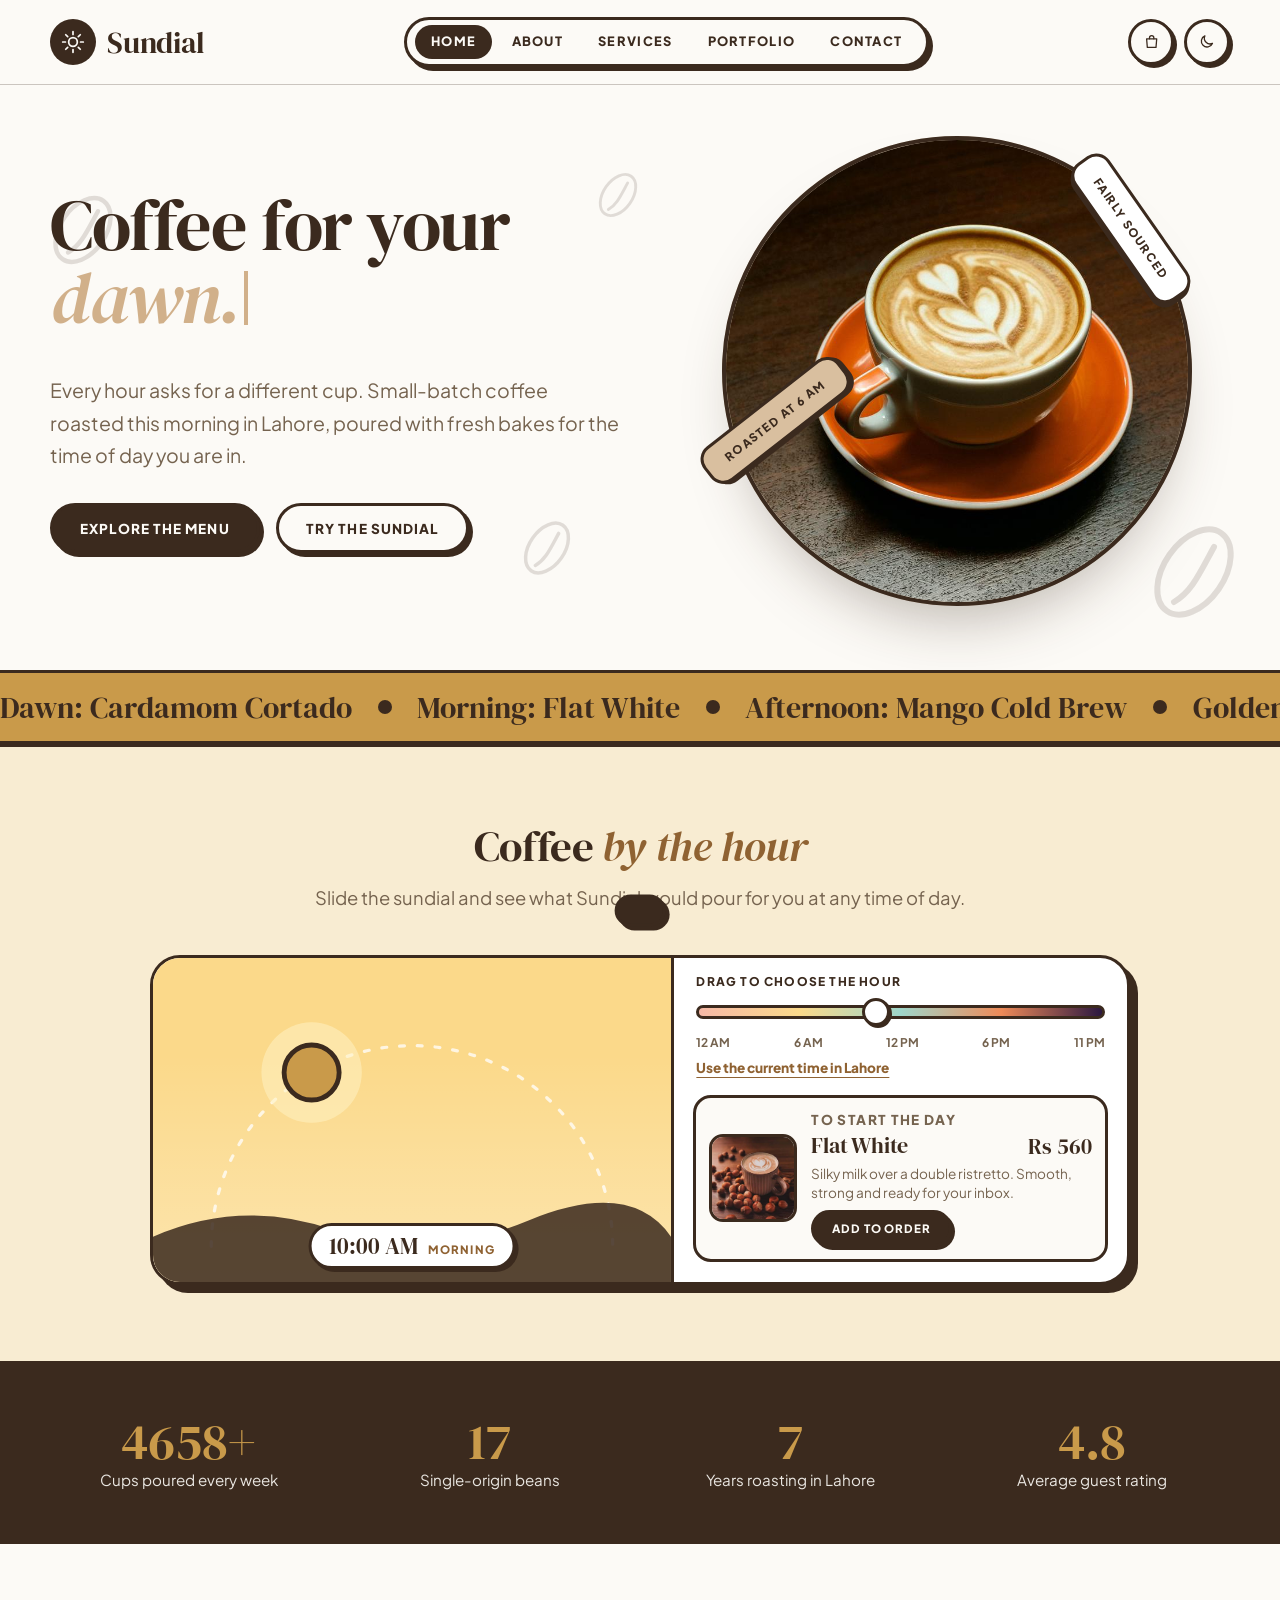
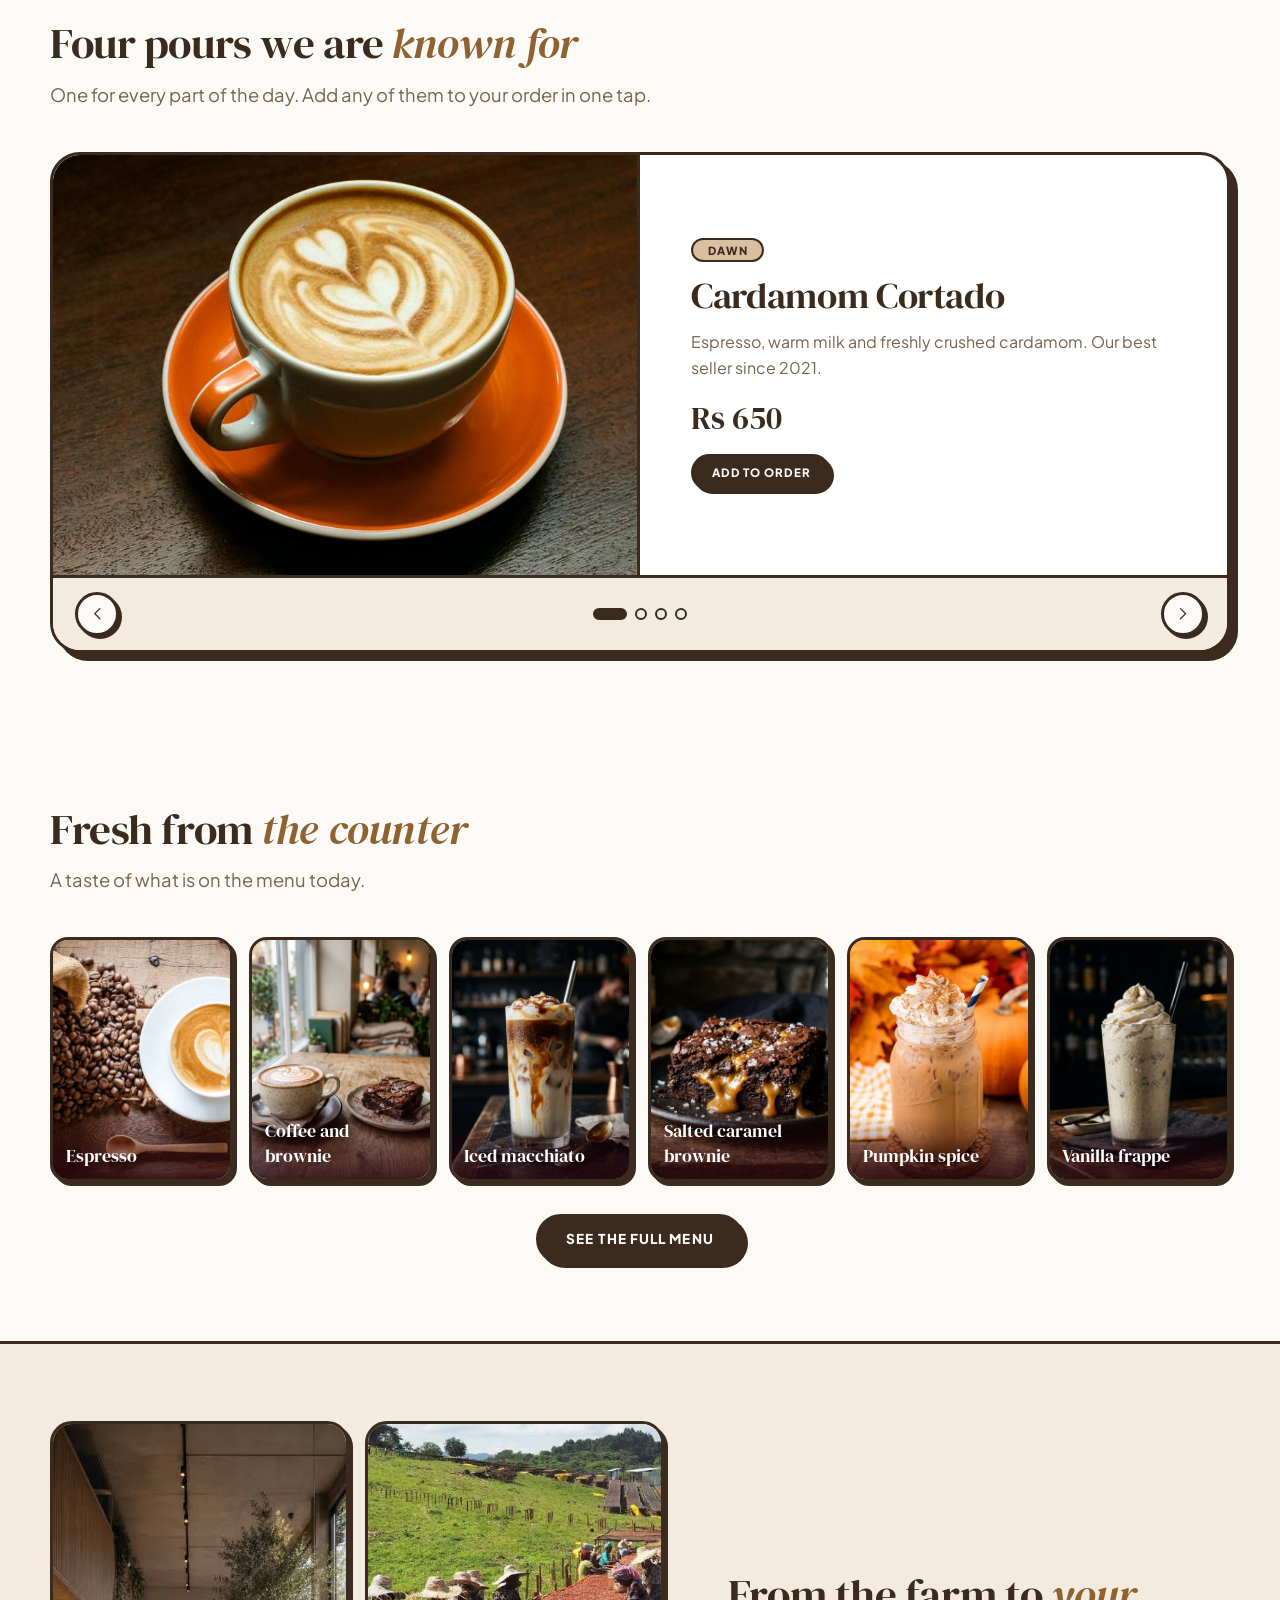
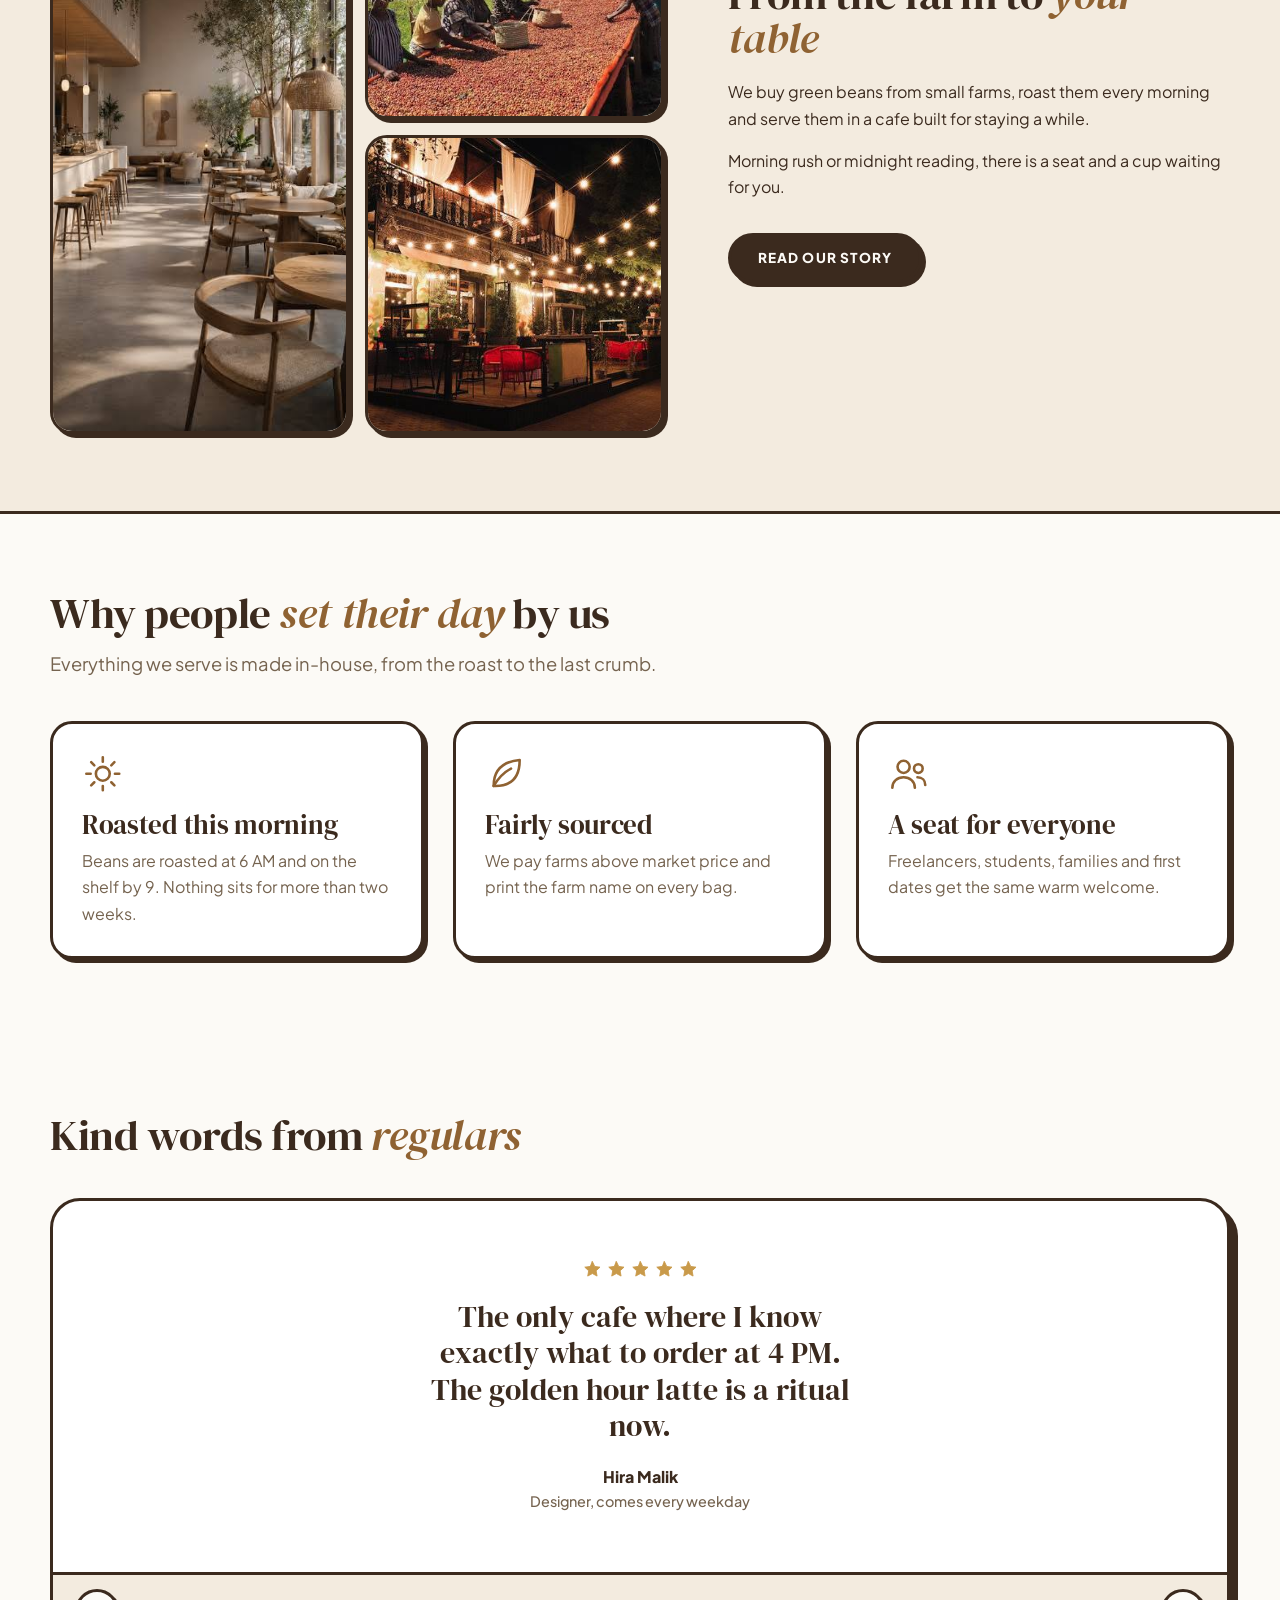
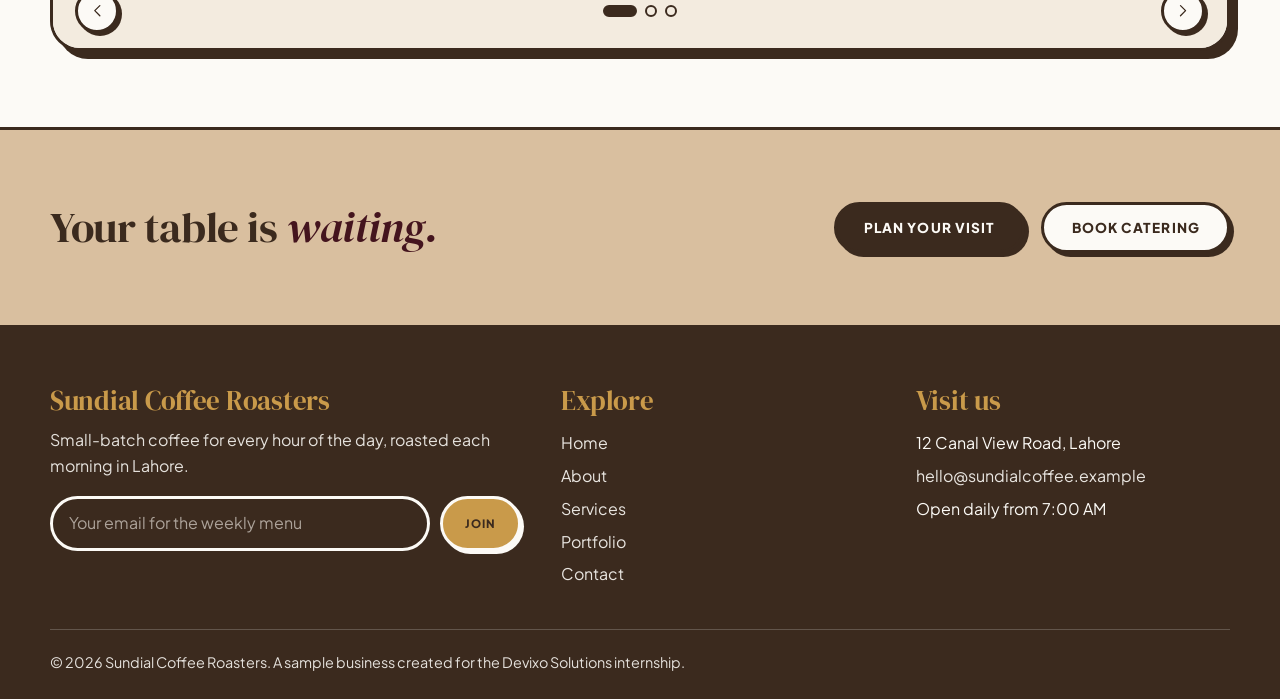
==== index.html @ 124137b5 "Sundial Coffee Roasters website" ====
<!DOCTYPE html>
<html lang="en">
<head>
  <meta charset="UTF-8">
  <meta name="viewport" content="width=device-width, initial-scale=1.0">
  <title>Sundial Coffee Roasters | Coffee for every hour</title>
  <meta name="description" content="Small-batch coffee for every hour of the day, roasted each morning in Lahore.">
  <!-- Apply the saved (or system) colour theme before the page paints, so there is no flash -->
  <script>
    (function () {
      var theme = 'light';
      try { theme = localStorage.getItem('sundial-theme') || (window.matchMedia('(prefers-color-scheme: dark)').matches ? 'dark' : 'light'); } catch (e) {}
      document.documentElement.setAttribute('data-theme', theme);
    })();
  </script>
  <link rel="preconnect" href="https://fonts.googleapis.com">
  <link rel="preconnect" href="https://fonts.gstatic.com" crossorigin>
  <link href="https://fonts.googleapis.com/css2?family=DM+Serif+Display:ital@0;1&family=Plus+Jakarta+Sans:wght@400;600;800&display=swap" rel="stylesheet">
  <link rel="stylesheet" href="css/style.css">
</head>
<body>
  <svg width="0" height="0" style="position:absolute" aria-hidden="true" focusable="false">
    <symbol id="i-cup" viewBox="0 0 24 24"><path d="M4 9h12v5a5 5 0 0 1-5 5H9a5 5 0 0 1-5-5V9z"/><path d="M16 11h1.5a2.5 2.5 0 0 1 0 5H16"/><path d="M8 3.5v2.5M12 3.5v2.5"/></symbol>
    <symbol id="i-glass" viewBox="0 0 24 24"><path d="M6 4h12l-1.5 16h-9z"/><path d="M7.2 10h9.6"/><path d="M13 2.5l-1.5 5"/></symbol>
    <symbol id="i-sun" viewBox="0 0 24 24"><circle cx="12" cy="12" r="4"/><path d="M12 2.5v2.5M12 19v2.5M2.5 12H5M19 12h2.5M5.3 5.3l1.8 1.8M16.9 16.9l1.8 1.8M5.3 18.7l1.8-1.8M16.9 7.1l1.8-1.8"/></symbol>
    <symbol id="i-moon" viewBox="0 0 24 24"><path d="M20 14.5A8 8 0 0 1 9.5 4 8 8 0 1 0 20 14.5z"/></symbol>
    <symbol id="i-bean" viewBox="0 0 24 24"><ellipse cx="12" cy="12" rx="6" ry="9.5" transform="rotate(35 12 12)"/><path d="M8 18c3.5-2 5-5.5 8-11"/></symbol>
    <symbol id="i-cake" viewBox="0 0 24 24"><path d="M4 20h16v-8H4z"/><path d="M4 15c2.5 2 4.5-2 8 0s5.5-2 8 0"/><path d="M12 7v3M12 4.5c.6.8.6 1.4 0 2"/></symbol>
    <symbol id="i-truck" viewBox="0 0 24 24"><path d="M2 6h11v10H2z"/><path d="M13 9.5h4l3.5 3.5V16H13"/><circle cx="6.5" cy="17.5" r="2"/><circle cx="16.5" cy="17.5" r="2"/></symbol>
    <symbol id="i-users" viewBox="0 0 24 24"><circle cx="9" cy="8" r="3.5"/><path d="M2.5 20c0-3.6 2.9-6 6.5-6s6.5 2.4 6.5 6"/><circle cx="17.5" cy="9" r="2.5"/><path d="M17 14c2.7 0 4.5 1.8 4.5 4.5"/></symbol>
    <symbol id="i-bag" viewBox="0 0 24 24"><path d="M5 8h14l-1 12H6z"/><path d="M9 8V6.5a3 3 0 0 1 6 0V8"/></symbol>
    <symbol id="i-star" viewBox="0 0 24 24"><path d="M12 3l2.7 5.6 6.1.8-4.5 4.2 1.1 6.1L12 16.8 6.6 19.7l1.1-6.1L3.2 9.4l6.1-.8z"/></symbol>
    <symbol id="i-arrow-up" viewBox="0 0 24 24"><path d="M12 19V5M5 12l7-7 7 7"/></symbol>
    <symbol id="i-chevron" viewBox="0 0 24 24"><path d="M6 9l6 6 6-6"/></symbol>
    <symbol id="i-left" viewBox="0 0 24 24"><path d="M15 5l-7 7 7 7"/></symbol>
    <symbol id="i-right" viewBox="0 0 24 24"><path d="M9 5l7 7-7 7"/></symbol>
    <symbol id="i-menu" viewBox="0 0 24 24"><path d="M4 7h16M4 12h16M4 17h16"/></symbol>
    <symbol id="i-close" viewBox="0 0 24 24"><path d="M6 6l12 12M18 6L6 18"/></symbol>
    <symbol id="i-pin" viewBox="0 0 24 24"><path d="M12 21s7-6.2 7-11.5A7 7 0 0 0 5 9.5C5 14.8 12 21 12 21z"/><circle cx="12" cy="9.5" r="2.5"/></symbol>
    <symbol id="i-mail" viewBox="0 0 24 24"><rect x="3" y="5.5" width="18" height="13" rx="2"/><path d="M3.5 7l8.5 6.5L20.5 7"/></symbol>
    <symbol id="i-phone" viewBox="0 0 24 24"><path d="M5 4h4l1.5 4-2 1.5a11 11 0 0 0 6 6L16 13.5l4 1.5v4a2 2 0 0 1-2 2A15 15 0 0 1 3 6a2 2 0 0 1 2-2z"/></symbol>
    <symbol id="i-check" viewBox="0 0 24 24"><circle cx="12" cy="12" r="9.5"/><path d="M7.5 12.5l3 3 6-7"/></symbol>
    <symbol id="i-leaf" viewBox="0 0 24 24"><path d="M5 19C5 10 10 5 20 4c0 10-5 15-14 15z"/><path d="M5 19c3-5 6-8 10-10"/></symbol>
  </svg>

  <div class="progress" aria-hidden="true"></div>

  <!-- ===== Header and navigation (same on every page) ===== -->
  <header class="site-header">
    <div class="wrap header-inner">
      <a href="index.html" class="logo" aria-label="Sundial Coffee Roasters, home"><span class="logo-badge"><svg class="icon " aria-hidden="true"><use href="#i-sun"/></svg></span><span class="logo-name">Sundial</span></a>
      <nav class="nav" id="site-nav" aria-label="Main">
        <ul class="nav-links">
          <li><a href="index.html" aria-current="page">Home</a></li>
          <li><a href="about.html">About</a></li>
          <li><a href="services.html">Services</a></li>
          <li><a href="portfolio.html">Portfolio</a></li>
          <li><a href="contact.html">Contact</a></li>
        </ul>
      </nav>
      <div class="header-tools">
        <button class="icon-btn cart-btn" type="button" aria-label="Open your order"><svg class="icon " aria-hidden="true"><use href="#i-bag"/></svg><span class="cart-count" aria-hidden="true">0</span></button>
        <button class="icon-btn theme-toggle" type="button" aria-label="Switch to dark mode" aria-pressed="false">
          <svg class="icon i-moon" aria-hidden="true"><use href="#i-moon"/></svg>
          <svg class="icon i-sun" aria-hidden="true"><use href="#i-sun"/></svg>
        </button>
        <button class="icon-btn menu-btn" type="button" aria-label="Open menu" aria-expanded="false" aria-controls="site-nav"><svg class="icon " aria-hidden="true"><use href="#i-menu"/></svg></button>
      </div>
    </div>
  </header>

  <!-- ===== Order drawer: items are added with the "Add to order" buttons ===== -->
  <div class="cart-overlay"></div>
  <aside class="cart" id="cart" aria-label="Your order" aria-hidden="true">
    <div class="cart-head">
      <h2>Your order</h2>
      <button class="icon-btn" id="cart-close" type="button" aria-label="Close your order"><svg class="icon " aria-hidden="true"><use href="#i-close"/></svg></button>
    </div>
    <div class="cart-body">
      <p class="cart-empty" id="cart-empty">Nothing here yet. Add a drink from the menu and it will wait for you here.</p>
      <ul id="cart-items"></ul>
    </div>
    <div class="cart-foot" id="cart-foot" hidden>
      <div class="cart-total"><span>Total</span><span id="cart-total">Rs 0</span></div>
      <a class="btn" id="cart-send" href="checkout.html">Go to checkout</a>
      <button class="btn btn-ghost" id="cart-clear" type="button">Clear order</button>
      <p class="cart-note">Demo checkout: nothing is charged and no payment details are needed.</p>
    </div>
  </aside>

  <div class="toast" id="toast" role="status" aria-live="polite"></div>

  <main>

    <!-- ===== Hero: typing animation + the sundial (choose the hour) ===== -->
    <section class="hero">
      <div class="hero-beans" aria-hidden="true">
        <span class="bean bean-1"><svg class="icon " aria-hidden="true"><use href="#i-bean"/></svg></span><span class="bean bean-2"><svg class="icon " aria-hidden="true"><use href="#i-bean"/></svg></span>
        <span class="bean bean-3"><svg class="icon " aria-hidden="true"><use href="#i-bean"/></svg></span><span class="bean bean-4"><svg class="icon " aria-hidden="true"><use href="#i-bean"/></svg></span>
      </div>
      <div class="wrap hero-grid">
        <div>
          <h1>
            <span class="line">Coffee for your</span>
            <span class="line typed-line"><span id="typed" data-words='["dawn.","deadline.","golden hour.","midnight oil.","rainy day."]'>golden hour.</span><span class="caret" aria-hidden="true"></span></span>
          </h1>
          <p class="hero-lead">Every hour asks for a different cup. Small-batch coffee roasted this morning in Lahore, poured with fresh bakes for the time of day you are in.</p>
          <div class="btn-row">
            <a class="btn" href="services.html">Explore the menu</a>
            <a class="btn btn-ghost" href="#sundial">Try the sundial</a>
          </div>

        </div>

        <div class="hero-photo">
          <img src="images/Cardamom%20Cortado%20a%20cup%20of%20coffee.jpg" alt="A cup of Cardamom Cortado" fetchpriority="high" decoding="async" onerror="this.remove()">
          <span class="hero-tag hero-tag-a">Roasted at 6 AM</span>
          <span class="hero-tag hero-tag-b">Fairly sourced</span>
        </div>
      </div>
    </section>

    <!-- ===== Moving ticker of what we pour ===== -->
    <div class="marquee" aria-label="What Sundial pours through the day">
      <div class="marquee-track">
        <ul><li>Dawn: Cardamom Cortado</li><li>Morning: Flat White</li><li>Afternoon: Mango Cold Brew</li><li>Golden hour: Rose Pistachio Latte</li><li>Night: Decaf Hazelnut Mocha</li><li>Roasted fresh every morning</li></ul>
        <div aria-hidden="true" style="display:contents"><ul><li>Dawn: Cardamom Cortado</li><li>Morning: Flat White</li><li>Afternoon: Mango Cold Brew</li><li>Golden hour: Rose Pistachio Latte</li><li>Night: Decaf Hazelnut Mocha</li><li>Roasted fresh every morning</li></ul></div>
      </div>
    </div>

    <!-- ===== The sundial: choose the hour ===== -->
    <section class="section dial-section" data-phase="morning" id="sundial">
      <div class="wrap">
        <div class="section-head" data-reveal>
          <h2>Coffee <em>by the hour</em></h2>
          <p>Slide the sundial and see what Sundial would pour for you at any time of day.</p>
        </div>
        <div class="dial" data-phase="morning" data-reveal>
          <div class="dial-sky">
            <svg viewBox="0 22 320 168" preserveAspectRatio="xMidYMax meet" aria-hidden="true">
              <g class="dial-stars"><circle cx="40" cy="40" r="2"/><circle cx="92" cy="22" r="1.6"/><circle cx="132" cy="62" r="1.8"/><circle cx="204" cy="30" r="2"/><circle cx="262" cy="56" r="1.7"/><circle cx="288" cy="24" r="2"/><circle cx="60" cy="90" r="1.5"/></g>
              <path class="dial-arc" d="M36 168 A124 124 0 0 1 284 168"/>
              <g class="dial-body" id="dial-body">
                <circle class="dial-sun-halo" r="31"/>
                <circle class="dial-sun" r="17"/>
                <path class="dial-moon" d="M6 -13.5 A15 15 0 1 0 13.5 6 A12 12 0 1 1 6 -13.5 Z"/>
              </g>
              <path class="dial-hill" d="M0 190 V162 Q55 138 112 158 T232 152 T320 162 V190 Z"/>
            </svg>
            <div class="dial-time"><strong id="dial-clock">9:00 AM</strong><span id="dial-phase">Morning</span></div>
          </div>
          <div class="dial-control">
            <label for="dial-range">Drag to choose the hour</label>
            <input class="dial-range" id="dial-range" type="range" min="0" max="23" step="1" value="9">
            <div class="dial-ticks" aria-hidden="true"><span>12 AM</span><span>6 AM</span><span>12 PM</span><span>6 PM</span><span>11 PM</span></div>
            <button class="dial-now" id="dial-now" type="button">Use the current time in Lahore</button>
          </div>
          <div class="reco" aria-live="polite">
            <img class="reco-img" id="reco-img" src="images/Hazelnut%20coffee.jpg" alt="Flat White" decoding="async" onerror="this.style.display='none'">
            <p class="reco-kicker" id="reco-kicker">To start the day</p>
            <h3 id="reco-name">Flat White</h3>
            <span class="price" id="reco-price">Rs 560</span>
            <p id="reco-text">Silky milk over a double ristretto. Smooth, strong and ready for your inbox.</p>
            <button class="btn btn-sm" id="reco-add" type="button" data-add data-name="Flat White" data-price="560">Add to order</button>
          </div>
        </div>
      </div>
    </section>

    <!-- ===== Animated counters ===== -->
    <section class="stats-band" aria-label="Sundial in numbers">
      <div class="wrap stats-grid">
        <div class="stat" data-reveal><strong data-count="4800" data-suffix="+">0</strong><span>Cups poured every week</span></div>
        <div class="stat" data-reveal><strong data-count="18">0</strong><span>Single-origin beans</span></div>
        <div class="stat" data-reveal><strong data-count="7">0</strong><span>Years roasting in Lahore</span></div>
        <div class="stat" data-reveal><strong data-count="4.9" data-decimals="1">0</strong><span>Average guest rating</span></div>
      </div>
    </section>

    <!-- ===== Signature pours: image slider ===== -->
    <section class="section">
      <div class="wrap">
        <div class="section-head" data-reveal>
          <h2>Four pours we are <em>known for</em></h2>
          <p>One for every part of the day. Add any of them to your order in one tap.</p>
        </div>
        <div class="slider" data-autoplay="6500" role="region" aria-roledescription="carousel" aria-label="Signature pours" data-reveal>
          <div class="slides">
            <article class="slide" aria-roledescription="slide">
              <div class="slide-art c-1"><svg class="icon " aria-hidden="true"><use href="#i-cup"/></svg><img src="images/Cardamom%20Cortado%20a%20cup%20of%20coffee.jpg" alt="Cardamom Cortado" loading="lazy" decoding="async" onerror="this.remove()"></div>
              <div class="slide-text">
                <span class="tag">Dawn</span>
                <h3>Cardamom Cortado</h3>
                <p>Espresso, warm milk and freshly crushed cardamom. Our best seller since 2021.</p>
                <span class="price">Rs 650</span>
                <div><button class="btn btn-sm" type="button" data-add data-name="Cardamom Cortado" data-price="650">Add to order</button></div>
              </div>
            </article>
            <article class="slide" aria-roledescription="slide">
              <div class="slide-art c-3"><svg class="icon " aria-hidden="true"><use href="#i-glass"/></svg><img src="images/Mango%20Cold%20Brew%20an%20iced%20drink.jpg" alt="Mango Cold Brew" loading="lazy" decoding="async" onerror="this.remove()"></div>
              <div class="slide-text">
                <span class="tag">Afternoon</span>
                <h3>Mango Cold Brew</h3>
                <p>Twelve-hour cold brew poured over sweet Sindhri mango. Back every summer.</p>
                <span class="price">Rs 720</span>
                <div><button class="btn btn-sm" type="button" data-add data-name="Mango Cold Brew" data-price="720">Add to order</button></div>
              </div>
            </article>
            <article class="slide" aria-roledescription="slide">
              <div class="slide-art c-4"><svg class="icon " aria-hidden="true"><use href="#i-sun"/></svg><img src="images/Rose%20Pistachio%20Latte%20a%20latte.jpg" alt="Rose Pistachio Latte" loading="lazy" decoding="async" onerror="this.remove()"></div>
              <div class="slide-text">
                <span class="tag">Golden hour</span>
                <h3>Rose Pistachio Latte</h3>
                <p>Rose syrup, crushed pistachio and steamed milk for slow evenings.</p>
                <span class="price">Rs 680</span>
                <div><button class="btn btn-sm" type="button" data-add data-name="Rose Pistachio Latte" data-price="680">Add to order</button></div>
              </div>
            </article>
            <article class="slide" aria-roledescription="slide">
              <div class="slide-art c-6"><svg class="icon " aria-hidden="true"><use href="#i-moon"/></svg><img src="images/Decaf%20Hazelnut%20Mocha.jpg" alt="Decaf Hazelnut Mocha" loading="lazy" decoding="async" onerror="this.remove()"></div>
              <div class="slide-text">
                <span class="tag">Night</span>
                <h3>Decaf Hazelnut Mocha</h3>
                <p>Dark chocolate and roasted hazelnut. All of the comfort, none of the buzz.</p>
                <span class="price">Rs 640</span>
                <div><button class="btn btn-sm" type="button" data-add data-name="Decaf Hazelnut Mocha" data-price="640">Add to order</button></div>
              </div>
            </article>
          </div>
          <div class="slider-bar">
            <button class="slider-btn slider-prev" type="button" aria-label="Previous slide"><svg class="icon " aria-hidden="true"><use href="#i-left"/></svg></button>
            <div class="dots"></div>
            <button class="slider-btn slider-next" type="button" aria-label="Next slide"><svg class="icon " aria-hidden="true"><use href="#i-right"/></svg></button>
          </div>
        </div>
      </div>
    </section>

    <!-- ===== Fresh from the counter: photo strip ===== -->
    <section class="section">
      <div class="wrap">
        <div class="section-head" data-reveal>
          <h2>Fresh from <em>the counter</em></h2>
          <p>A taste of what is on the menu today.</p>
        </div>
        <div class="fresh-grid">
          <a class="fresh-card" href="services.html" data-reveal><img src="images/Espresso.jpg" alt="Espresso" loading="lazy" decoding="async" onerror="this.remove()"><span>Espresso</span></a>
          <a class="fresh-card" href="services.html" data-reveal><img src="images/combo.png" alt="Coffee and brownie" loading="lazy" decoding="async" onerror="this.remove()"><span>Coffee and brownie</span></a>
          <a class="fresh-card" href="services.html" data-reveal><img src="images/iced_caramel_macchiato.png" alt="Iced macchiato" loading="lazy" decoding="async" onerror="this.remove()"><span>Iced macchiato</span></a>
          <a class="fresh-card" href="services.html" data-reveal><img src="images/salted_caramel_brownie.png" alt="Salted caramel brownie" loading="lazy" decoding="async" onerror="this.remove()"><span>Salted caramel brownie</span></a>
          <a class="fresh-card" href="services.html" data-reveal><img src="images/Pumpkin%20Spice.jpg" alt="Pumpkin spice" loading="lazy" decoding="async" onerror="this.remove()"><span>Pumpkin spice</span></a>
          <a class="fresh-card" href="services.html" data-reveal><img src="images/vanilla_bean_frappe.png" alt="Vanilla frappe" loading="lazy" decoding="async" onerror="this.remove()"><span>Vanilla frappe</span></a>
        </div>
        <div class="btn-row" style="justify-content:center"><a class="btn" href="services.html">See the full menu</a></div>
      </div>
    </section>

    <!-- ===== Story with real photos ===== -->
    <section class="section section-alt">
      <div class="wrap story-grid">
        <div class="collage" data-reveal>
          <img src="images/Cafe%20or%20roastery%20interior.jpg" alt="Inside the Sundial cafe" loading="lazy" decoding="async" onerror="this.remove()">
          <img src="images/Coffee%20beans%20or%20farm.jpg" alt="Coffee farm" loading="lazy" decoding="async" onerror="this.remove()">
          <img src="images/Night%20cafe%20scene.jpg" alt="Sundial at night" loading="lazy" decoding="async" onerror="this.remove()">
        </div>
        <div data-reveal>
          <h2 style="margin-bottom:1.2rem">From the farm to <em>your table</em></h2>
          <p>We buy green beans from small farms, roast them every morning and serve them in a cafe built for staying a while.</p>
          <p>Morning rush or midnight reading, there is a seat and a cup waiting for you.</p>
          <div class="btn-row"><a class="btn" href="about.html">Read our story</a></div>
        </div>
      </div>
    </section>

    <!-- ===== Why Sundial ===== -->
    <section class="section">
      <div class="wrap">
        <div class="section-head" data-reveal>
          <h2>Why people <em>set their day</em> by us</h2>
          <p>Everything we serve is made in-house, from the roast to the last crumb.</p>
        </div>
        <div class="grid-3">
          <article class="card feature" data-reveal><svg class="icon " aria-hidden="true"><use href="#i-sun"/></svg><h3>Roasted this morning</h3><p>Beans are roasted at 6 AM and on the shelf by 9. Nothing sits for more than two weeks.</p></article>
          <article class="card feature" data-reveal><svg class="icon " aria-hidden="true"><use href="#i-leaf"/></svg><h3>Fairly sourced</h3><p>We pay farms above market price and print the farm name on every bag.</p></article>
          <article class="card feature" data-reveal><svg class="icon " aria-hidden="true"><use href="#i-users"/></svg><h3>A seat for everyone</h3><p>Freelancers, students, families and first dates get the same warm welcome.</p></article>
        </div>
      </div>
    </section>

    <!-- ===== Reviews: second slider ===== -->
    <section class="section">
      <div class="wrap">
        <div class="section-head" data-reveal><h2>Kind words from <em>regulars</em></h2></div>
        <div class="slider" data-autoplay="7000" role="region" aria-roledescription="carousel" aria-label="Customer reviews" data-reveal>
          <div class="slides">
            <figure class="quote-slide" aria-roledescription="slide">
              <div class="stars" role="img" aria-label="5 out of 5 stars"><svg class="icon " aria-hidden="true"><use href="#i-star"/></svg><svg class="icon " aria-hidden="true"><use href="#i-star"/></svg><svg class="icon " aria-hidden="true"><use href="#i-star"/></svg><svg class="icon " aria-hidden="true"><use href="#i-star"/></svg><svg class="icon " aria-hidden="true"><use href="#i-star"/></svg></div>
              <blockquote>The only cafe where I know exactly what to order at 4 PM. The golden hour latte is a ritual now.</blockquote>
              <figcaption class="who">Hira Malik<span>Designer, comes every weekday</span></figcaption>
            </figure>
            <figure class="quote-slide" aria-roledescription="slide">
              <div class="stars" role="img" aria-label="5 out of 5 stars"><svg class="icon " aria-hidden="true"><use href="#i-star"/></svg><svg class="icon " aria-hidden="true"><use href="#i-star"/></svg><svg class="icon " aria-hidden="true"><use href="#i-star"/></svg><svg class="icon " aria-hidden="true"><use href="#i-star"/></svg><svg class="icon " aria-hidden="true"><use href="#i-star"/></svg></div>
              <blockquote>They catered our product launch for 200 people and the coffee cart was the best part of the night.</blockquote>
              <figcaption class="who">Bilal Chaudhry<span>Founder, Lahore startup</span></figcaption>
            </figure>
            <figure class="quote-slide" aria-roledescription="slide">
              <div class="stars" role="img" aria-label="5 out of 5 stars"><svg class="icon " aria-hidden="true"><use href="#i-star"/></svg><svg class="icon " aria-hidden="true"><use href="#i-star"/></svg><svg class="icon " aria-hidden="true"><use href="#i-star"/></svg><svg class="icon " aria-hidden="true"><use href="#i-star"/></svg><svg class="icon " aria-hidden="true"><use href="#i-star"/></svg></div>
              <blockquote>I took the Saturday workshop and finally learned why my pour-over always tasted flat. Worth every rupee.</blockquote>
              <figcaption class="who">Sana Tariq<span>Student</span></figcaption>
            </figure>
          </div>
          <div class="slider-bar">
            <button class="slider-btn slider-prev" type="button" aria-label="Previous review"><svg class="icon " aria-hidden="true"><use href="#i-left"/></svg></button>
            <div class="dots"></div>
            <button class="slider-btn slider-next" type="button" aria-label="Next review"><svg class="icon " aria-hidden="true"><use href="#i-right"/></svg></button>
          </div>
        </div>
      </div>
    </section>

    <section class="cta-band">
      <div class="wrap cta-inner">
        <h2>Your table is <em style="color:#44141e">waiting.</em></h2>
        <div class="btn-row" style="margin:0">
          <a class="btn" href="contact.html">Plan your visit</a>
          <a class="btn btn-ghost" href="services.html#catering">Book catering</a>
        </div>
      </div>
    </section>
  </main>

  <!-- ===== Footer (same on every page) ===== -->
  <footer class="site-footer">
    <div class="wrap">
      <div class="footer-grid">
        <div>
          <h3>Sundial Coffee Roasters</h3>
          <p>Small-batch coffee for every hour of the day, roasted each morning in Lahore.</p>
          <form class="news" id="newsletter" novalidate>
            <label class="sr-only" for="news-email">Email for our newsletter</label>
            <input type="email" id="news-email" name="email" placeholder="Your email for the weekly menu" autocomplete="email">
            <button class="btn btn-sm" type="submit">Join</button>
            <p class="error" role="alert"></p>
          </form>
        </div>
        <div>
          <h3>Explore</h3>
          <ul>
            <li><a href="index.html">Home</a></li>
            <li><a href="about.html">About</a></li>
            <li><a href="services.html">Services</a></li>
            <li><a href="portfolio.html">Portfolio</a></li>
            <li><a href="contact.html">Contact</a></li>
          </ul>
        </div>
        <div>
          <h3>Visit us</h3>
          <ul>
            <li>12 Canal View Road, Lahore</li>
            <li><a href="mailto:hello@sundialcoffee.example">hello@sundialcoffee.example</a></li>
            <li>Open daily from 7:00 AM</li>
          </ul>
        </div>
      </div>
      <p class="copyright">&copy; 2026 Sundial Coffee Roasters. A sample business created for the Devixo Solutions internship.</p>
    </div>
  </footer>

  <!-- Scroll-to-top button (shown by js/main.js after scrolling down) -->
  <button class="to-top" type="button" aria-label="Back to top"><svg class="icon " aria-hidden="true"><use href="#i-arrow-up"/></svg></button>

  <script src="js/main.js"></script>
</body>
</html>
---- css/style.css ----
/* ==========================================================================
   Sundial Coffee Roasters - css/style.css
   Devixo Solutions Web Development Internship, Task 02
   Hand-written CSS3 (no frameworks).

   Concept: "Coffee by the hour". The home page has a sundial; the hour you
   choose changes the sky, the colours and the drink we suggest.

   Contents
    1. Design tokens (light, dark, times of day)
    2. Reset and base
    3. Header, navigation, progress bar
    4. Buttons and small parts
    5. Order drawer (cart) and toast
    6. Hero and sundial
    7. Marquee and counters
    8. Sections, cards, sliders
    9. About, Services, Portfolio
   10. Contact and forms
   11. Footer, scroll-to-top
   12. Scroll reveal and animation
   13. Responsive design
   ========================================================================== */

/* ---------- 1. Design tokens ---------- */
/* Every colour is defined once here. Dark mode only swaps these values. */
:root {
  --bg: #fcfaf6;
  --bg-2: #f3ebdf;
  --surface: #ffffff;
  --ink: #3b2a1e;
  --muted: #75634f;
  --edge: #3b2a1e;               /* outline and hard-shadow colour */
  --rose: #d9bf9f;               /* warm tan accent */
  --rose-deep: #8a5a2b;
  --tan: #e8d9c3;
  --orange: #c99a4a;             /* gold */
  --accent-text: #8f6232;
  --hero-accent: #d1b08a;        /* big italic word in the hero */
  --btn-bg: #3b2a1e;
  --btn-ink: #fcfaf6;
  --band-bg: #3b2a1e;
  --band-ink: #fcfaf6;
  --shadow: 4px 4px 0 var(--edge);
  --shadow-lg: 8px 8px 0 var(--edge);
  --display: 'DM Serif Display', Georgia, serif;
  --body: 'Plus Jakarta Sans', 'Segoe UI', sans-serif;
  --radius: 22px;
  --header-h: 84px;
  /* Time-of-day colours: the sundial section and the sky follow the hour */
  --wash: #f8ecd2;
  --sky: #fbd98a;
}
[data-theme="dark"] {
  --bg: #1b1714;
  --bg-2: #241f1a;
  --surface: #26201b;
  --ink: #fbf8f2;
  --muted: #c8b9a6;
  --edge: #6b5844;
  --accent-text: #e0c97f;
  --hero-accent: #e0c97f;
  --btn-bg: #fbf8f2;
  --btn-ink: #1b1714;
  --band-bg: #26201b;
  --band-ink: #fbf8f2;
}
/* Five times of day. The attribute is set on .dial-section and .dial by js/main.js */
[data-phase="dawn"]      { --wash: #f6e1d2; --sky: #f6b8a6; }
[data-phase="morning"]   { --wash: #f8ecd2; --sky: #fbd98a; }
[data-phase="afternoon"] { --wash: #e3ebdf; --sky: #9fd6ca; }
[data-phase="golden"]    { --wash: #f3dcc0; --sky: #ee8a58; }
[data-phase="night"]     { --wash: #e4dce6; --sky: #2b1740; }
[data-theme="dark"] [data-phase="dawn"]      { --wash: #2e211c; }
[data-theme="dark"] [data-phase="morning"]   { --wash: #2e2616; }
[data-theme="dark"] [data-phase="afternoon"] { --wash: #1c2823; }
[data-theme="dark"] [data-phase="golden"]    { --wash: #33241a; }
[data-theme="dark"] [data-phase="night"]     { --wash: #221a2b; }

/* ---------- 2. Reset and base ---------- */
*, *::before, *::after { box-sizing: border-box; margin: 0; padding: 0; }
html { scroll-behavior: smooth; scroll-padding-top: calc(var(--header-h) + 14px); }
body { font-family: var(--body); font-size: 1rem; line-height: 1.65; color: var(--ink); background: var(--bg); transition: background .4s, color .4s; overflow-x: hidden; }
img, svg { max-width: 100%; display: block; }
ul, ol { list-style: none; }
a { color: inherit; }
button { font-family: inherit; }
h1, h2, h3 { font-family: var(--display); font-weight: 400; line-height: 1.02; letter-spacing: -.01em; }
h1 { font-size: clamp(2.6rem, 5.6vw, 4.6rem); letter-spacing: -.02em; line-height: 1.02; }
h2 { font-size: clamp(1.8rem, 3.6vw, 2.7rem); }
h3 { font-size: 1.7rem; }
em { color: var(--accent-text); font-style: italic; }
p { max-width: 62ch; }
:focus-visible { outline: 3px solid var(--orange); outline-offset: 3px; border-radius: 8px; }
.sr-only { position: absolute; width: 1px; height: 1px; overflow: hidden; clip: rect(0 0 0 0); white-space: nowrap; }
.icon { width: 1.3em; height: 1.3em; fill: none; stroke: currentColor; stroke-width: 1.8; stroke-linecap: round; stroke-linejoin: round; flex-shrink: 0; }
.wrap { width: min(1180px, 100% - clamp(2rem, 8vw, 5rem)); margin-inline: auto; }
.section { padding-block: clamp(3rem, 6vw, 5rem); }
.section-alt { background: var(--bg-2); border-block: 3px solid var(--edge); }
.section-head { margin-bottom: 2.6rem; max-width: 720px; }
.section-head h2 { margin-bottom: .9rem; }
.section-head p { color: var(--muted); font-size: 1.15rem; }

/* ---------- 3. Header, navigation, progress bar ---------- */
.progress { position: fixed; inset: 0 0 auto 0; height: 4px; z-index: 100; background: var(--rose-deep); transform-origin: left; transform: scaleX(0); }
.site-header { position: sticky; top: 0; z-index: 60; background: color-mix(in srgb, var(--bg) 94%, transparent); backdrop-filter: blur(10px); border-bottom: 1px solid color-mix(in srgb, var(--edge) 25%, transparent); }
.header-inner { height: var(--header-h); display: flex; align-items: center; justify-content: space-between; gap: 1rem; }
.logo { display: flex; align-items: center; gap: .7rem; text-decoration: none; }
.logo-badge { width: 46px; height: 46px; display: grid; place-items: center; border-radius: 50%; background: var(--edge); color: var(--bg); }
[data-theme="dark"] .logo-badge { background: var(--orange); color: #1a0a0f; }
.logo-badge .icon { width: 26px; height: 26px; stroke-width: 1.6; }
.logo-name { font: 1.9rem var(--display); letter-spacing: -.01em; }
.nav-links { display: flex; gap: .2rem; padding: .35rem .5rem; border: 3px solid var(--edge); border-radius: 999px; box-shadow: var(--shadow); background: var(--bg); }
.nav-links a { display: block; padding: .38rem 1rem; border-radius: 999px; text-decoration: none; font-weight: 800; font-size: .8rem; letter-spacing: .1em; text-transform: uppercase; transition: background .2s, color .2s; }
.nav-links a:hover { background: color-mix(in srgb, var(--rose) 28%, transparent); }
.nav-links a[aria-current="page"] { background: var(--btn-bg); color: var(--btn-ink); }
.header-tools { display: flex; align-items: center; gap: .6rem; }
.icon-btn { position: relative; width: 46px; height: 46px; display: grid; place-items: center; border: 3px solid var(--edge); border-radius: 50%; background: var(--bg); color: var(--ink); box-shadow: 3px 3px 0 var(--edge); cursor: pointer; transition: transform .2s, box-shadow .2s; }
.icon-btn:hover { transform: translate(2px, 2px); box-shadow: 1px 1px 0 var(--edge); }
.cart-count { position: absolute; top: -9px; right: -9px; min-width: 22px; height: 22px; padding: 0 5px; display: grid; place-items: center; border-radius: 999px; background: var(--rose-deep); color: #fff; font: 800 .72rem var(--body); border: 2px solid var(--bg); transform: scale(0); transition: transform .25s cubic-bezier(.3, 1.6, .5, 1); }
.cart-count.has-items { transform: scale(1); }
.menu-btn { display: none; }
.theme-toggle .i-sun { display: none; }
[data-theme="dark"] .theme-toggle .i-sun { display: block; }
[data-theme="dark"] .theme-toggle .i-moon { display: none; }

/* ---------- 4. Buttons and small parts ---------- */
.btn { display: inline-flex; align-items: center; justify-content: center; gap: .55rem; padding: .85rem 1.7rem; border: 3px solid var(--edge); border-radius: 999px; background: var(--btn-bg); color: var(--btn-ink); box-shadow: var(--shadow); font: 800 .85rem var(--body); letter-spacing: .08em; text-transform: uppercase; text-decoration: none; cursor: pointer; transition: transform .2s, box-shadow .2s, background .2s; }
.btn:hover { transform: translate(3px, 3px); box-shadow: 1px 1px 0 var(--edge); }
.btn-ghost { background: var(--bg); color: var(--ink); }
.btn-ghost:hover { background: var(--tan); }
.btn-sm { padding: .5rem 1.1rem; font-size: .72rem; box-shadow: 3px 3px 0 var(--edge); }
.btn-row { display: flex; flex-wrap: wrap; gap: 1rem; margin-top: 2rem; }
.tag { display: inline-block; padding: .2rem .9rem; border: 2px solid var(--edge); border-radius: 999px; background: var(--rose); color: #3b2a1e; font: 800 .7rem var(--body); letter-spacing: .1em; text-transform: uppercase; }
.card { background: var(--surface); border: 3px solid var(--edge); border-radius: var(--radius); box-shadow: var(--shadow); padding: 1.8rem; transition: transform .25s, box-shadow .25s; }
.card:hover { transform: translate(-2px, -4px); box-shadow: var(--shadow-lg); }
.card h3 { margin-bottom: .6rem; }
.card p { color: var(--muted); }
.chips { display: flex; flex-wrap: wrap; gap: .5rem; }
.chips li { padding: .2rem .85rem; border: 2px solid var(--edge); border-radius: 999px; font-size: .85rem; font-weight: 700; background: var(--bg); }

/* ---------- 5. Order drawer (cart) and toast ---------- */
.cart-overlay { position: fixed; inset: 0; z-index: 90; background: rgba(26, 10, 15, .55); opacity: 0; visibility: hidden; transition: opacity .3s, visibility .3s; }
.cart { position: fixed; top: 0; right: 0; bottom: 0; z-index: 95; width: min(430px, 100%); display: flex; flex-direction: column; background: var(--bg); border-left: 3px solid var(--edge); transform: translateX(105%); visibility: hidden; transition: transform .4s cubic-bezier(.65, 0, .2, 1), visibility .4s; }
body.cart-open .cart { transform: none; visibility: visible; }
body.cart-open .cart-overlay { opacity: 1; visibility: visible; }
.cart-head { display: flex; align-items: center; justify-content: space-between; padding: 1.3rem 1.5rem; border-bottom: 3px solid var(--edge); }
.cart-head h2 { font-size: 2.2rem; }
.cart-body { flex: 1; overflow-y: auto; padding: 1rem 1.5rem; }
.cart-empty { color: var(--muted); padding: 2rem 0; text-align: center; }
.cart-item { display: grid; grid-template-columns: 1fr auto; gap: .3rem 1rem; padding: 1rem 0; border-bottom: 1px dashed color-mix(in srgb, var(--edge) 40%, transparent); }
.cart-item strong { font: 1.35rem var(--display); }
.cart-item .line { font-weight: 800; }
.qty { display: inline-flex; align-items: center; gap: .5rem; }
.qty button { width: 30px; height: 30px; border: 2px solid var(--edge); border-radius: 50%; background: var(--bg); color: var(--ink); font-weight: 800; cursor: pointer; }
.qty button:hover { background: var(--tan); }
.cart-remove { border: 0; background: none; color: var(--accent-text); font-weight: 700; font-size: .85rem; cursor: pointer; text-decoration: underline; justify-self: end; }
.cart-foot { padding: 1.3rem 1.5rem; border-top: 3px solid var(--edge); background: var(--bg-2); }
.cart-total { display: flex; justify-content: space-between; font: 1.8rem var(--display); margin-bottom: 1rem; }
.cart-foot .btn { width: 100%; margin-bottom: .8rem; }
.cart-note { font-size: .85rem; color: var(--muted); }
.toast { position: fixed; left: 50%; bottom: 1.5rem; z-index: 120; max-width: calc(100% - 2rem); padding: .8rem 1.4rem; border: 3px solid var(--edge); border-radius: 999px; background: var(--btn-bg); color: var(--btn-ink); font-weight: 700; box-shadow: var(--shadow); transform: translate(-50%, 160%); transition: transform .4s cubic-bezier(.3, 1.4, .5, 1); }
.toast.is-visible { transform: translate(-50%, 0); }

/* ---------- 6. Hero and sundial ---------- */
.hero { position: relative; isolation: isolate; overflow: hidden; padding-block: clamp(2rem, 4vw, 3.5rem) clamp(2.5rem, 5vw, 4rem); }
/* The wash colour changes with the hour; background-color can be animated smoothly */
.hero-grid { display: grid; grid-template-columns: 1.02fr .98fr; gap: clamp(2rem, 5vw, 4.5rem); align-items: center; }
.hero h1 { margin-bottom: 1.4rem; }
.hero h1 .line { display: block; }
.typed-line { display: block; min-height: 1.25em; font-style: italic; color: var(--hero-accent); }
.caret { display: inline-block; width: 4px; height: .75em; margin-left: 4px; background: currentColor; vertical-align: -.02em; animation: blink 1s steps(1) infinite; }
@keyframes blink { 50% { opacity: 0; } }
.hero-lead { font-size: 1.22rem; color: var(--muted); }
.hero-beans { position: absolute; inset: 0; z-index: -1; pointer-events: none; }
.bean { position: absolute; width: var(--s, 64px); color: var(--ink); opacity: .14; transition: transform .25s ease-out; }
.bean .icon { width: 100%; height: auto; stroke-width: 1.2; }
.bean-1 { --s: 90px; left: 3%; top: 12%; } .bean-2 { --s: 58px; left: 46%; top: 6%; }
.bean-3 { --s: 120px; right: 2%; bottom: 4%; } .bean-4 { --s: 70px; left: 40%; bottom: 8%; }

/* Sundial panel */
.dial { max-width: 470px; width: 100%; justify-self: end; background: var(--surface); border: 3px solid var(--edge); border-radius: 30px; box-shadow: var(--shadow-lg); overflow: hidden; }
.dial-sky { position: relative; background-color: var(--sky); background-image: linear-gradient(to top, rgba(255, 255, 255, .3), transparent 70%); transition: background-color .9s; border-bottom: 3px solid var(--edge); }
.dial-sky svg { display: block; width: 100%; height: auto; }
.dial-time { position: absolute; bottom: .8rem; left: 50%; transform: translateX(-50%); display: flex; align-items: baseline; gap: .6rem; white-space: nowrap; padding: .25rem 1.1rem; border: 3px solid var(--edge); border-radius: 999px; background: var(--surface); line-height: 1.2; box-shadow: 3px 3px 0 var(--edge); }
.dial-time strong { font: 1.45rem var(--display); }
.dial-time span { font-size: .72rem; font-weight: 800; letter-spacing: .1em; text-transform: uppercase; color: var(--accent-text); }
.dial-arc { fill: none; stroke: rgba(255, 255, 255, .75); stroke-width: 2; stroke-dasharray: 3 8; stroke-linecap: round; }
.dial-hill { fill: #3b2a1e; opacity: .85; }
.dial-body { transition: transform .7s cubic-bezier(.5, 0, .2, 1); }
.dial-sun-halo { fill: #fff3c4; opacity: .55; }
.dial-sun { fill: var(--orange); stroke: #3b2a1e; stroke-width: 3; }
.dial-moon { fill: #f7ede0; stroke: #3b2a1e; stroke-width: 3; display: none; }
.dial-stars { opacity: 0; transition: opacity .9s; fill: #fff; }
.dial[data-phase="night"] .dial-sun, .dial[data-phase="night"] .dial-sun-halo { display: none; }
.dial[data-phase="night"] .dial-moon { display: block; }
.dial[data-phase="night"] .dial-stars { opacity: 1; }
.dial[data-phase="night"] .dial-arc { stroke: rgba(255, 255, 255, .35); }
.dial-control { padding: .9rem 1.4rem .1rem; }
.dial-control label { display: block; font-weight: 800; font-size: .75rem; letter-spacing: .1em; text-transform: uppercase; margin-bottom: .5rem; }
.dial-range { -webkit-appearance: none; appearance: none; width: 100%; height: 14px; border: 3px solid var(--edge); border-radius: 999px; background: linear-gradient(90deg, #f6b8a6, #fbd98a, #9fd6ca, #ee8a58, #2b1740); cursor: pointer; }
.dial-range::-webkit-slider-thumb { -webkit-appearance: none; width: 28px; height: 28px; border: 3px solid var(--edge); border-radius: 50%; background: var(--surface); box-shadow: 2px 2px 0 var(--edge); }
.dial-range::-moz-range-thumb { width: 24px; height: 24px; border: 3px solid var(--edge); border-radius: 50%; background: var(--surface); box-shadow: 2px 2px 0 var(--edge); }
.dial-ticks { display: flex; justify-content: space-between; margin-top: .4rem; font-size: .75rem; font-weight: 700; color: var(--muted); }
.dial-now { margin: .4rem 0 0; border: 0; background: none; color: var(--accent-text); font-weight: 800; font-size: .85rem; text-decoration: underline; text-underline-offset: 4px; cursor: pointer; }
.reco { margin: .8rem 1.2rem 1.2rem; padding: .8rem; border: 3px solid var(--edge); border-radius: 18px; background: var(--bg); display: grid; grid-template-columns: 88px 1fr auto; gap: .1rem .9rem; align-items: center; transition: opacity .25s, transform .25s; }
.reco.is-changing { opacity: 0; transform: translateY(6px); }
.reco-img { grid-column: 1; grid-row: 1 / 5; width: 88px; height: 88px; object-fit: cover; border: 3px solid var(--edge); border-radius: 14px; background: var(--tan); }
.reco-kicker { grid-column: 2 / -1; font-size: .7rem; font-weight: 800; letter-spacing: .1em; text-transform: uppercase; color: var(--accent-text); line-height: 1.3; }
.reco h3 { grid-column: 2; font-size: 1.4rem; line-height: 1.1; }
.reco p { grid-column: 2 / -1; font-size: .85rem; line-height: 1.4; color: var(--muted); display: -webkit-box; -webkit-line-clamp: 2; -webkit-box-orient: vertical; overflow: hidden; }
.reco .price { grid-column: 3; font: 1.4rem var(--display); }
.reco .btn { grid-column: 2 / -1; justify-self: start; margin-top: .4rem; }

/* ---------- 7. Marquee and counters ---------- */
.marquee { overflow: hidden; background: var(--orange); border-block: 3px solid var(--edge); color: #3b2a1e; padding-block: .85rem; }
.marquee-track { display: flex; width: max-content; animation: marquee 32s linear infinite; }
.marquee:hover .marquee-track { animation-play-state: paused; }
.marquee-track ul { display: flex; flex-shrink: 0; }
.marquee-track li { display: flex; align-items: center; gap: 1.6rem; padding-right: 1.6rem; font: 1.9rem var(--display); white-space: nowrap; }
.marquee-track li::after { content: ""; width: 14px; height: 14px; border-radius: 50%; background: #3b2a1e; }
@keyframes marquee { to { transform: translateX(-50%); } }
.stats-band { background: var(--band-bg); color: var(--band-ink); padding-block: 3.2rem; }
.stats-grid { display: grid; grid-template-columns: repeat(4, 1fr); gap: 1.5rem; text-align: center; }
.stat strong { display: block; font: clamp(2.2rem, 4.5vw, 3.2rem) var(--display); line-height: 1; color: var(--orange); }
.stat span { font-size: .95rem; opacity: .9; }

/* ---------- 8. Sections, cards, sliders ---------- */
.grid-3 { display: grid; grid-template-columns: repeat(3, 1fr); gap: 1.8rem; }
.grid-2 { display: grid; grid-template-columns: repeat(2, 1fr); gap: 1.8rem; }
.feature .icon { width: 2.6rem; height: 2.6rem; margin-bottom: 1rem; color: var(--accent-text); stroke-width: 1.5; }
.slider { position: relative; border: 3px solid var(--edge); border-radius: 30px; box-shadow: var(--shadow-lg); overflow: hidden; background: var(--surface); }
.slides { display: flex; transition: transform .7s cubic-bezier(.65, 0, .2, 1); }
.slide { min-width: 100%; display: grid; grid-template-columns: 1fr 1fr; min-height: 420px; }
.slide-art { position: relative; display: grid; place-items: center; overflow: hidden; border-right: 3px solid var(--edge); background-color: var(--c1, #f6b8a6); color: #3b2a1e; }
.slide-art::before, .slide-art::after { content: ""; position: absolute; border-radius: 50%; background: var(--c2, #fff); opacity: .55; }
.slide-art::before { width: 70%; aspect-ratio: 1; top: -12%; right: -12%; }
.slide-art::after { width: 45%; aspect-ratio: 1; bottom: -10%; left: -8%; opacity: .35; }
.slide-art .icon { position: relative; z-index: 1; width: 46%; height: auto; stroke-width: 1; }
.slide-text { padding: clamp(1.6rem, 4vw, 3.2rem); display: flex; flex-direction: column; justify-content: center; gap: .9rem; align-items: flex-start; }
.slide-text h3 { font-size: clamp(1.7rem, 3vw, 2.3rem); }
.slide-text p { color: var(--muted); }
.slide-text .price { font: 2rem var(--display); }
.slider-bar { display: flex; align-items: center; justify-content: space-between; padding: .9rem 1.4rem; border-top: 3px solid var(--edge); background: var(--bg-2); }
.slider-btn { width: 44px; height: 44px; display: grid; place-items: center; border: 3px solid var(--edge); border-radius: 50%; background: var(--bg); color: var(--ink); box-shadow: 3px 3px 0 var(--edge); cursor: pointer; transition: transform .2s, box-shadow .2s; }
.slider-btn:hover { transform: translate(2px, 2px); box-shadow: 1px 1px 0 var(--edge); }
.dots { display: flex; gap: .5rem; }
.dot { width: 12px; height: 12px; border: 2px solid var(--edge); border-radius: 999px; background: transparent; cursor: pointer; transition: width .3s, background .3s; }
.dot.is-active { width: 34px; background: var(--edge); }
.quote-slide { min-width: 100%; padding: clamp(2rem, 5vw, 3.6rem); display: flex; flex-direction: column; align-items: center; text-align: center; gap: 1.2rem; }
.quote-slide blockquote { font: clamp(1.35rem, 2.4vw, 1.9rem) var(--display); line-height: 1.2; max-width: 30ch; }
.quote-slide .who { font-weight: 800; }
.quote-slide .who span { display: block; font-weight: 500; color: var(--muted); font-size: .9rem; }
.stars { display: flex; gap: .2rem; color: var(--orange); }
.stars .icon { fill: currentColor; stroke-width: 1; }
.cta-band { background: var(--rose); color: #3b2a1e; border-block: 3px solid var(--edge); padding-block: clamp(2.8rem, 6vw, 4.5rem); }
.cta-inner { display: flex; flex-wrap: wrap; align-items: center; justify-content: space-between; gap: 1.5rem; }
.cta-band .btn { --btn-bg: #3b2a1e; --btn-ink: #fcfaf6; --edge: #3b2a1e; }
.cta-band .btn-ghost { --btn-bg: #fcfaf6; --btn-ink: #3b2a1e; }

/* ---------- 9. About, Services, Portfolio ---------- */
.page-hero { position: relative; overflow: hidden; padding-block: clamp(3rem, 7vw, 5.5rem) clamp(2rem, 5vw, 3rem); border-bottom: 3px solid var(--edge); background: var(--bg-2); }
.page-hero h1 { font-size: clamp(2.3rem, 5vw, 3.8rem); margin-bottom: 1rem; max-width: 14ch; }
.page-hero p { font-size: 1.25rem; color: var(--muted); }
.story-grid { display: grid; grid-template-columns: 1.1fr .9fr; gap: clamp(2rem, 5vw, 4.5rem); align-items: center; }
.story-grid p + p { margin-top: 1rem; }
.story-art { aspect-ratio: 1; border: 3px solid var(--edge); border-radius: 36px; box-shadow: var(--shadow-lg); background: var(--tan); display: grid; place-items: center; position: relative; overflow: hidden; color: var(--ink); }
.story-art::before { content: ""; position: absolute; width: 72%; aspect-ratio: 1; border-radius: 50%; background: var(--rose); border: 3px solid var(--edge); }
.story-art .icon { position: relative; width: 48%; height: auto; stroke-width: 1.1; }
.steps { counter-reset: step; display: grid; grid-template-columns: repeat(4, 1fr); gap: 1.4rem; }
.steps li { counter-increment: step; }
.steps li::before { content: counter(step); display: grid; place-items: center; width: 52px; height: 52px; margin-bottom: 1rem; border: 3px solid var(--edge); border-radius: 50%; background: var(--orange); color: #3b2a1e; font: 1.8rem var(--display); box-shadow: 3px 3px 0 var(--edge); }
.steps h3 { font-size: 1.6rem; margin-bottom: .4rem; }
.steps p { color: var(--muted); }
.timeline { border-left: 3px solid var(--edge); margin-left: .7rem; max-width: 720px; }
.timeline li { position: relative; padding: 0 0 2.2rem 2rem; }
.timeline li::before { content: ""; position: absolute; left: -12px; top: .5rem; width: 21px; height: 21px; border: 3px solid var(--edge); border-radius: 50%; background: var(--orange); }
.timeline strong { font: 2rem var(--display); display: block; line-height: 1.1; }
.timeline p { color: var(--muted); }
.avatar { width: 84px; height: 84px; border: 3px solid var(--edge); border-radius: 50%; display: grid; place-items: center; margin-bottom: 1rem; font: 2rem var(--display); color: #3b2a1e; }
.av-1 { background: var(--rose); } .av-2 { background: var(--orange); } .av-3 { background: var(--tan); }
.role { color: var(--accent-text); font-weight: 800; margin-bottom: .5rem; }

/* Menu by the hour */
.filter-bar { display: flex; flex-wrap: wrap; gap: .7rem; margin-bottom: 2rem; }
.filter-btn { padding: .55rem 1.3rem; border: 3px solid var(--edge); border-radius: 999px; background: var(--bg); color: var(--ink); box-shadow: 3px 3px 0 var(--edge); font: 800 .78rem var(--body); letter-spacing: .08em; text-transform: uppercase; cursor: pointer; transition: transform .2s, box-shadow .2s, background .2s; }
.filter-btn:hover { transform: translate(2px, 2px); box-shadow: 1px 1px 0 var(--edge); }
.filter-btn.is-active { background: var(--btn-bg); color: var(--btn-ink); }
.menu-grid { display: grid; grid-template-columns: repeat(auto-fill, minmax(250px, 1fr)); gap: 1.6rem; }
.menu-item { display: flex; flex-direction: column; background: var(--surface); border: 3px solid var(--edge); border-radius: 22px; box-shadow: 5px 5px 0 var(--edge); overflow: hidden; transition: transform .25s, box-shadow .25s; }
.menu-item:hover { transform: translate(-3px, -3px); box-shadow: 8px 8px 0 var(--edge); }
.menu-item .pic { position: relative; aspect-ratio: 1; background: linear-gradient(135deg, var(--c1, #f4b6a6), var(--c2, #fbd9cb)); border-bottom: 3px solid var(--edge); display: grid; place-items: center; overflow: hidden; }
.menu-item .pic img { position: absolute; inset: 0; width: 100%; height: 100%; object-fit: cover; transition: transform .6s cubic-bezier(.2, .7, .2, 1); }
.menu-item:hover .pic img { transform: scale(1.08); }
.menu-item .pic .icon { width: 3.2rem; height: 3.2rem; color: var(--edge); opacity: .5; }
.menu-item .info { display: flex; flex-direction: column; gap: .35rem; padding: 1rem 1.1rem 1.2rem; flex: 1; }
.menu-item h3 { font-size: 1.55rem; }
.menu-item p { font-size: .92rem; color: var(--muted); flex: 1; }
.menu-item .row { display: flex; align-items: center; justify-content: space-between; gap: .6rem; margin-top: .5rem; }
.menu-item .price { font: 1.5rem var(--display); }
.menu-item[hidden] { display: none; }
.menu-note { margin-top: 1.4rem; color: var(--muted); }
.service-card { position: relative; overflow: hidden; }
.service-card .icon { width: 2.6rem; height: 2.6rem; margin-bottom: 1rem; color: var(--accent-text); stroke-width: 1.5; }
.table-wrap { overflow-x: auto; border: 3px solid var(--edge); border-radius: var(--radius); box-shadow: var(--shadow); background: var(--surface); }
.plans { width: 100%; border-collapse: collapse; min-width: 560px; }
.plans th, .plans td { padding: 1.1rem 1.3rem; text-align: left; border-bottom: 2px solid color-mix(in srgb, var(--edge) 30%, transparent); }
.plans thead th { background: var(--band-bg); color: var(--band-ink); font: 1.5rem var(--display); }
.plans tbody tr:last-child td { border-bottom: 0; }
.plans .big { font: 1.7rem var(--display); }
.faq { max-width: 820px; }
.faq-item { border-bottom: 3px solid var(--edge); }
.faq-q { width: 100%; display: flex; justify-content: space-between; align-items: center; gap: 1rem; padding: 1.3rem 0; border: 0; background: none; color: inherit; font: 1.7rem var(--display); text-align: left; cursor: pointer; line-height: 1.15; }
.faq-q .icon { transition: transform .3s; }
.faq-q[aria-expanded="true"] .icon { transform: rotate(180deg); }
.faq-panel { display: grid; grid-template-rows: 0fr; transition: grid-template-rows .35s ease; }
.faq-panel > div { overflow: hidden; }
.faq-panel p { padding-bottom: 1.3rem; color: var(--muted); }
.faq-q[aria-expanded="true"] + .faq-panel { grid-template-rows: 1fr; }

/* Portfolio */
.gallery { display: grid; grid-template-columns: repeat(3, 1fr); gap: 1.6rem; }
.tile { position: relative; aspect-ratio: 4 / 4.2; border: 3px solid var(--edge); border-radius: var(--radius); box-shadow: var(--shadow); padding: 1.4rem; display: flex; flex-direction: column; justify-content: flex-end; align-items: flex-start; gap: .25rem; overflow: hidden; text-align: left; cursor: pointer; color: #3b2a1e; background-color: var(--c1); font-family: inherit; transition: transform .25s, box-shadow .25s; transform-style: preserve-3d; }
.tile::before { content: ""; position: absolute; width: 75%; aspect-ratio: 1; top: -14%; right: -14%; border-radius: 50%; background: var(--c2); opacity: .6; }
.tile .icon { position: absolute; top: 1.2rem; right: 1.4rem; width: 38%; height: auto; stroke-width: 1; }
.tile strong { position: relative; font: 1.5rem var(--display); line-height: 1.05; }
.tile span { position: relative; font-weight: 700; font-size: .9rem; }
.tile:hover { box-shadow: var(--shadow-lg); }
.tile[hidden] { display: none; }
.c-1 { --c1: #e8c9a8; --c2: #f6e6d2; } .c-2 { --c1: #d9c08a; --c2: #f1e3b8; } .c-3 { --c1: #b8cbb0; --c2: #e1ebdb; }
.c-4 { --c1: #e0b8a0; --c2: #f4dccc; } .c-5 { --c1: #cdb79e; --c2: #eadfd0; } .c-6 { --c1: #a9bcc0; --c2: #dbe6e8; }
.lightbox { margin: auto; width: min(560px, 92vw); border: 3px solid var(--edge); border-radius: 28px; padding: 0; background: var(--surface); color: var(--ink); overflow: hidden; box-shadow: var(--shadow-lg); }
.lightbox::backdrop { background: rgba(26, 10, 15, .7); }
.lightbox-art { position: relative; aspect-ratio: 16 / 9; display: grid; place-items: center; border-bottom: 3px solid var(--edge); background-color: var(--c1); color: #3b2a1e; overflow: hidden; }
.lightbox-art::before { content: ""; position: absolute; width: 60%; aspect-ratio: 1; right: -8%; top: -30%; border-radius: 50%; background: var(--c2); opacity: .6; }
.lightbox-art .icon { position: relative; width: 26%; height: auto; stroke-width: 1; }
.lightbox-body { padding: 1.5rem 1.8rem 1.8rem; }
.lightbox-body h3 { font-size: 2.2rem; margin-bottom: .5rem; }
.lightbox-body p { color: var(--muted); }
.lightbox-nav { display: flex; justify-content: space-between; margin-top: 1.2rem; }
.lightbox .close { position: absolute; top: .9rem; right: .9rem; z-index: 2; }

/* ---------- 10. Contact and forms ---------- */
.contact-grid { display: grid; grid-template-columns: .9fr 1.1fr; gap: clamp(2rem, 5vw, 4.5rem); align-items: start; }
.info-list li { display: flex; gap: 1rem; padding: 1rem 0; border-bottom: 2px dashed color-mix(in srgb, var(--edge) 45%, transparent); }
.info-list .icon { color: var(--accent-text); margin-top: .25rem; }
.info-list strong { display: block; font-size: .78rem; letter-spacing: .12em; text-transform: uppercase; color: var(--accent-text); }
.hours { margin-top: 2rem; }
.hours h3 { display: flex; align-items: center; flex-wrap: wrap; gap: .8rem; margin-bottom: .6rem; }
.open-badge { font: 800 .8rem var(--body); letter-spacing: .06em; padding: .25rem .9rem; border: 2px solid var(--edge); border-radius: 999px; background: var(--tan); color: #3b2a1e; }
.open-badge.is-open { background: #bfe6c8; }
.hours li { display: flex; justify-content: space-between; padding: .4rem 0; border-bottom: 1px dashed color-mix(in srgb, var(--edge) 40%, transparent); }
.map { margin-top: 2rem; border: 3px solid var(--edge); border-radius: var(--radius); box-shadow: var(--shadow); overflow: hidden; background: var(--tan); }
.map svg { width: 100%; height: auto; }
.map figcaption { padding: .6rem 1rem; border-top: 3px solid var(--edge); background: var(--surface); font-size: .85rem; color: var(--muted); }
.form { padding: clamp(1.5rem, 4vw, 2.4rem); box-shadow: var(--shadow-lg); }
.form:hover { transform: none; box-shadow: var(--shadow-lg); }
.field { margin-bottom: 1.1rem; }
.field label { display: block; margin-bottom: .35rem; font-size: .78rem; font-weight: 800; letter-spacing: .1em; text-transform: uppercase; }
.field input, .field select, .field textarea { width: 100%; padding: .8rem 1rem; border: 3px solid var(--edge); border-radius: 14px; background: var(--bg); color: var(--ink); font: inherit; transition: box-shadow .2s, border-color .2s; }
.field input:focus, .field select:focus, .field textarea:focus { outline: none; box-shadow: 4px 4px 0 var(--rose); }
.field.has-error input, .field.has-error select, .field.has-error textarea { border-color: #c0392b; }
.field.is-valid input, .field.is-valid select, .field.is-valid textarea { border-color: #2e8b57; }
.error { min-height: 1.3em; margin-top: .3rem; font-size: .88rem; font-weight: 700; color: #c0392b; }
[data-theme="dark"] .error { color: #ff9b8c; }
.counter { font-size: .85rem; color: var(--muted); text-align: right; }
.success { padding: 2.4rem; text-align: center; }
.success .icon { width: 3.4rem; height: 3.4rem; color: #2e8b57; margin: 0 auto 1rem; }
.success[hidden], .form[hidden] { display: none; }

/* ---------- 11. Footer, scroll-to-top ---------- */
.site-footer { background: var(--band-bg); color: var(--band-ink); border-top: 3px solid var(--edge); padding-block: 3.5rem 1.5rem; }
.footer-grid { display: grid; grid-template-columns: 1.5fr 1fr 1fr; gap: 2.5rem; padding-bottom: 2.4rem; border-bottom: 1px solid rgba(255, 255, 255, .2); }
.site-footer h3 { font-size: 1.7rem; margin-bottom: .8rem; color: var(--orange); }
.site-footer li { padding: .2rem 0; }
.site-footer a { text-decoration: none; opacity: .9; }
.site-footer a:hover { opacity: 1; text-decoration: underline; text-underline-offset: 4px; }
.site-footer p { opacity: .88; }
.news { display: flex; gap: .6rem; margin-top: 1rem; flex-wrap: wrap; }
.news input { flex: 1 1 200px; padding: .7rem 1rem; border: 3px solid var(--band-ink); border-radius: 999px; background: transparent; color: var(--band-ink); font: inherit; }
.news input::placeholder { color: rgba(249, 244, 236, .6); }
.news .btn { --edge: #fcfaf6; --btn-bg: var(--orange); --btn-ink: #3b2a1e; padding: .6rem 1.4rem; }
.site-footer .error { color: #ffb4a8; flex-basis: 100%; min-height: 0; }
.copyright { padding-top: 1.3rem; font-size: .9rem; opacity: .75; }
.to-top { position: fixed; right: 1.3rem; bottom: 1.3rem; z-index: 55; width: 52px; height: 52px; display: grid; place-items: center; border: 3px solid var(--edge); border-radius: 50%; background: var(--orange); color: #3b2a1e; box-shadow: var(--shadow); cursor: pointer; opacity: 0; transform: translateY(24px); pointer-events: none; transition: opacity .3s, transform .3s; }
.to-top.is-visible { opacity: 1; transform: none; pointer-events: auto; }

/* ---------- 12. Scroll reveal and animation ---------- */
/* Hidden only when JavaScript is running (class set by js/main.js), so the page never breaks without it */
.reveal-on [data-reveal] { opacity: 0; transform: translateY(32px); transition: opacity .8s ease, transform .8s cubic-bezier(.2, .7, .2, 1); transition-delay: var(--delay, 0s); }
.reveal-on [data-reveal].is-in { opacity: 1; transform: none; }
/* One orchestrated moment on load: the hero headline rises line by line */
.hero h1 .line { animation: rise .9s cubic-bezier(.2, .7, .2, 1) both; }
.hero h1 .line:nth-child(2) { animation-delay: .15s; }
@keyframes rise { from { opacity: 0; transform: translateY(40px); } }
.float { animation: float 7s ease-in-out infinite; }
@keyframes float { 50% { transform: translateY(-12px) rotate(3deg); } }

/* ---------- 13. Responsive design ---------- */
@media (max-width: 1100px) {
  .nav-links a { padding: .38rem .7rem; }
}
@media (max-width: 1024px) {
  .grid-3, .gallery { grid-template-columns: repeat(2, 1fr); }
  .stats-grid { grid-template-columns: repeat(2, 1fr); gap: 2.2rem 1rem; }
  .steps { grid-template-columns: repeat(2, 1fr); }
}
@media (max-width: 900px) {
  /* The navigation becomes a dropdown panel opened by the Menu button */
  .menu-btn { display: grid; }
  .nav { position: absolute; top: 100%; left: 0; right: 0; display: none; padding: .8rem 1rem 1.2rem; background: var(--bg); border-bottom: 3px solid var(--edge); }
  .site-header.menu-open .nav { display: block; }
  .nav-links { flex-direction: column; border: 0; box-shadow: none; padding: 0; }
  .nav-links a { padding: .9rem 1rem; font-size: .9rem; }
  .hero-grid, .story-grid, .contact-grid { grid-template-columns: 1fr; }
  .slide { grid-template-columns: 1fr; min-height: 0; }
  .slide-art { border-right: 0; border-bottom: 3px solid var(--edge); aspect-ratio: 16 / 8; }
  .slide-art .icon { width: 28%; }
  .grid-2 { grid-template-columns: 1fr; }
  .footer-grid { grid-template-columns: 1fr 1fr; }
  .footer-grid > :first-child { grid-column: 1 / -1; }
}
@media (max-width: 600px) {
  :root { --header-h: 72px; }
  .logo-name { font-size: 1.6rem; }
  .grid-3, .gallery, .steps { grid-template-columns: 1fr; }
  .btn-row .btn { flex: 1 1 100%; }
  .stats-grid { gap: 1.8rem .5rem; }
  .cta-inner { flex-direction: column; align-items: flex-start; }
  .footer-grid { grid-template-columns: 1fr; }
  .marquee-track li { font-size: 1.5rem; }
  .toast { border-radius: 18px; }
}
/* Respect people who turn animations off */
@media (prefers-reduced-motion: reduce) {
  html { scroll-behavior: auto; }
  *, *::before, *::after { animation: none !important; transition: none !important; }
  .reveal-on [data-reveal] { opacity: 1; transform: none; }
}

/* ---------- Real photos (fall back to the icon art if a file is missing) ---------- */
.slide-art img, .story-art img, .tile > img, .lightbox-art img { position: absolute; inset: 0; width: 100%; height: 100%; object-fit: cover; }
.story-art > img { z-index: 1; }
.tile > img { transition: transform .6s cubic-bezier(.2, .7, .2, 1); }
.tile:hover > img { transform: scale(1.07); }
.tile:has(> img)::before { display: none; }
.tile:has(> img) .icon { display: none; }
.tile:has(> img)::after { content: ""; position: absolute; inset: 0; background: linear-gradient(to top, rgba(40, 8, 16, .85), rgba(40, 8, 16, 0) 60%); }
.tile:has(> img) strong, .tile:has(> img) span { color: #fff; z-index: 1; }
.lightbox-art:has(img)::before, .lightbox-art:has(img) .icon { display: none; }

/* Hide the drawn icon whenever a real photo is present */
.slide-art:has(img) .icon, .story-art:has(img) .icon, .story-art:has(img)::before, .menu-item .pic:has(img) .icon { display: none; }
.slide-art:has(img)::before, .slide-art:has(img)::after { display: none; }
/* Home: fresh-from-the-counter photo strip */
.fresh-grid { display: grid; grid-template-columns: repeat(6, 1fr); gap: 1rem; }
.fresh-card { position: relative; display: block; aspect-ratio: 3 / 4; border: 3px solid var(--edge); border-radius: 18px; box-shadow: 4px 4px 0 var(--edge); overflow: hidden; background: var(--tan); }
.fresh-card img { position: absolute; inset: 0; width: 100%; height: 100%; object-fit: cover; transition: transform .6s cubic-bezier(.2, .7, .2, 1); }
.fresh-card:hover img { transform: scale(1.08); }
.fresh-card span { position: absolute; left: 0; right: 0; bottom: 0; padding: 1.6rem .8rem .7rem; color: #fff; font: 1.15rem var(--display); background: linear-gradient(to top, rgba(40, 8, 16, .85), transparent); }
@media (max-width: 1024px) { .fresh-grid { grid-template-columns: repeat(3, 1fr); } }
@media (max-width: 600px) { .fresh-grid { grid-template-columns: repeat(2, 1fr); } }

/* Hero: round photos under the buttons */
.hero-photos { display: flex; align-items: center; gap: 1rem; margin-top: 2rem; }
.hero-photos .stack { display: flex; }
.hero-photos img { width: 64px; height: 64px; border-radius: 50%; object-fit: cover; border: 3px solid var(--edge); background: var(--tan); margin-left: -16px; box-shadow: 3px 3px 0 var(--edge); }
.hero-photos img:first-child { margin-left: 0; }
.hero-photos p { font-size: .92rem; color: var(--muted); line-height: 1.4; }
.hero-photos strong { color: var(--ink); }
/* Home: story with photo collage */
.collage { display: grid; grid-template-columns: 1fr 1fr; grid-template-rows: 1fr 1fr; gap: 1rem; aspect-ratio: 1; }
.collage img { width: 100%; height: 100%; object-fit: cover; border: 3px solid var(--edge); border-radius: 22px; box-shadow: 4px 4px 0 var(--edge); background: var(--tan); }
.collage img:first-child { grid-row: 1 / 3; }

/* ===== MoodBrew-style hero: big serif heading and a round photo with tilted labels ===== */
.hero-photo { position: relative; border-radius: 50%; background: var(--tan); width: min(470px, 100%); aspect-ratio: 1; justify-self: center; }
.hero-photo > img { position: absolute; inset: 0; width: 100%; height: 100%; object-fit: cover; border-radius: 50%; border: 4px solid var(--edge); background: var(--tan); box-shadow: 0 34px 60px -24px rgba(59, 42, 30, .35); animation: float 7s ease-in-out infinite; }
.hero-tag { position: absolute; padding: .55rem 1.3rem; border: 3px solid var(--edge); border-radius: 16px; font-size: .72rem; font-weight: 800; letter-spacing: .14em; text-transform: uppercase; box-shadow: 3px 3px 0 var(--edge); }
.hero-tag-a { left: -7%; top: 56%; background: var(--rose); color: #3b2a1e; transform: rotate(-38deg); }
.hero-tag-b { right: -5%; top: 15%; background: var(--surface); color: var(--ink); transform: rotate(55deg); }
.hero-tag-c { right: 6%; bottom: 4%; background: var(--btn-bg); color: var(--btn-ink); transform: rotate(-8deg); }
@media (max-width: 600px) { .hero-tag-a { left: -2%; } .hero-tag-b { right: -2%; } }

/* ===== Sundial section (own band below the hero) ===== */
.dial-section { background: var(--wash); border-block: 3px solid var(--edge); transition: background-color .9s; }
.dial-section .section-head { text-align: center; margin-inline: auto; }
.dial { max-width: 980px; width: 100%; justify-self: auto; margin-inline: auto; display: grid; grid-template-columns: 1.15fr 1fr; }
.dial-sky { grid-row: 1 / 3; border-bottom: 0; border-right: 3px solid var(--edge); }
.dial-sky svg { height: 100%; min-height: 260px; }
.dial-control { align-self: end; }
.reco { align-self: start; }
@media (max-width: 900px) {
  .dial { grid-template-columns: 1fr; }
  .dial-sky { grid-row: auto; border-right: 0; border-bottom: 3px solid var(--edge); }
  .dial-sky svg { height: auto; min-height: 0; }
}

/* ===== Checkout ===== */
.checkout-grid { display: grid; grid-template-columns: 1.15fr .85fr; gap: clamp(1.5rem, 4vw, 3rem); align-items: start; }
.checkout-grid h2 { font-size: 1.7rem; margin-bottom: 1rem; }
.choices { display: grid; grid-template-columns: 1fr 1fr; gap: .8rem; margin-bottom: 1.4rem; }
.choice { position: relative; display: block; cursor: pointer; }
.choice input { position: absolute; opacity: 0; inset: 0; cursor: pointer; }
.choice span { display: block; padding: .9rem 1rem; border: 3px solid var(--edge); border-radius: 16px; background: var(--surface); font-weight: 700; line-height: 1.3; transition: background .2s, color .2s, transform .2s; }
.choice small { display: block; font-weight: 500; color: var(--muted); font-size: .8rem; }
.choice input:checked + span { background: var(--btn-bg); color: var(--btn-ink); }
.choice input:checked + span small { color: inherit; opacity: .8; }
.choice input:focus-visible + span { outline: 3px solid var(--orange); outline-offset: 3px; }
.legend { font-weight: 800; font-size: .8rem; letter-spacing: .1em; text-transform: uppercase; margin-bottom: .6rem; }
.summary { position: sticky; top: calc(var(--header-h) + 1rem); padding: 1.6rem; box-shadow: var(--shadow-lg); }
.summary ul { list-style: none; border-bottom: 2px dashed color-mix(in srgb, var(--edge) 45%, transparent); padding-bottom: .8rem; margin-bottom: .8rem; }
.summary li, .sum-row { display: flex; justify-content: space-between; gap: 1rem; padding-block: .25rem; }
.sum-total { font: 1.8rem var(--display); padding-top: .6rem; border-top: 3px solid var(--edge); margin-top: .6rem; }
.sum-hint { color: var(--accent-text); font-weight: 700; font-size: .85rem; min-height: 1.2em; }
.link-btn { border: 0; background: none; color: var(--accent-text); font: inherit; font-weight: 800; text-decoration: underline; text-underline-offset: 4px; cursor: pointer; margin-top: .6rem; }
.done { text-align: center; padding: clamp(2rem, 5vw, 3.5rem); max-width: 620px; margin-inline: auto; box-shadow: var(--shadow-lg); }
.done .icon { width: 3.6rem; height: 3.6rem; color: #2e8b57; margin: 0 auto 1rem; }
.done .order-no { display: inline-block; margin: .8rem 0; padding: .3rem 1.2rem; border: 3px solid var(--edge); border-radius: 999px; font: 1.5rem var(--display); background: var(--bg-2); }
.done ul { list-style: none; margin: 1rem 0; color: var(--muted); }
.checkout-empty { text-align: center; max-width: 520px; margin-inline: auto; }
.checkout-empty .btn { margin-top: 1.2rem; }
@media (max-width: 900px) { .checkout-grid { grid-template-columns: 1fr; } .summary { position: static; order: -1; } }
@media (max-width: 480px) { .choices { grid-template-columns: 1fr; } }

/* ===== Phone-message pop-up ===== */
.sms-dialog { margin: auto; border: 0; background: transparent; padding: 1rem; max-width: 100%; text-align: center; overflow: visible; }
.sms-dialog::backdrop { background: rgba(30, 18, 10, .62); backdrop-filter: blur(3px); }
.sms-dialog[open] { animation: pop .45s cubic-bezier(.2, 1.2, .3, 1); }
@keyframes pop { from { opacity: 0; transform: translateY(40px) scale(.9); } }
.phone { width: min(320px, 86vw); margin: 0 auto 1rem; border: 4px solid var(--edge); border-radius: 36px; background: var(--surface); box-shadow: var(--shadow-lg); overflow: hidden; text-align: left; }
.phone-notch { width: 90px; height: 18px; margin: 8px auto 0; border-radius: 999px; background: var(--edge); }
.phone-head { display: flex; align-items: center; gap: .7rem; padding: .8rem 1rem; border-bottom: 2px solid color-mix(in srgb, var(--edge) 25%, transparent); }
.phone-head strong { display: block; line-height: 1.2; }
.phone-head span:not(.phone-avatar) { font-size: .75rem; color: var(--muted); }
.phone-avatar { display: grid; place-items: center; width: 40px; height: 40px; border-radius: 50%; background: var(--btn-bg); color: var(--btn-ink); flex: none; }
.phone-avatar .icon { width: 22px; height: 22px; }
.phone-body { min-height: 230px; padding: 1rem; background: var(--bg-2); }
.phone-time { text-align: center; font-size: .72rem; font-weight: 700; color: var(--muted); margin-bottom: .8rem; }
.bubble { max-width: 92%; padding: .8rem 1rem; border-radius: 20px 20px 20px 4px; background: var(--surface); border: 2px solid var(--edge); font-size: .92rem; line-height: 1.5; opacity: 0; transform: translateY(14px) scale(.96); transition: opacity .4s, transform .5s cubic-bezier(.2, 1.2, .3, 1); }
.bubble.is-in { opacity: 1; transform: none; }
.typing { display: inline-flex; gap: 5px; padding: .8rem 1rem; border-radius: 20px 20px 20px 4px; background: var(--surface); border: 2px solid var(--edge); }
.typing i { width: 8px; height: 8px; border-radius: 50%; background: var(--edge); animation: dot 1s infinite; }
.typing i:nth-child(2) { animation-delay: .15s; } .typing i:nth-child(3) { animation-delay: .3s; }
@keyframes dot { 0%, 60%, 100% { opacity: .3; transform: none; } 30% { opacity: 1; transform: translateY(-4px); } }
.sms-note { color: #fff; font-size: .85rem; margin-bottom: 1rem; opacity: .9; }
@media (prefers-reduced-motion: reduce) { .sms-dialog[open], .typing i { animation: none; } .bubble { transition: none; } }

/* Make sure the hidden attribute always wins over display rules */
[hidden] { display: none !important; }
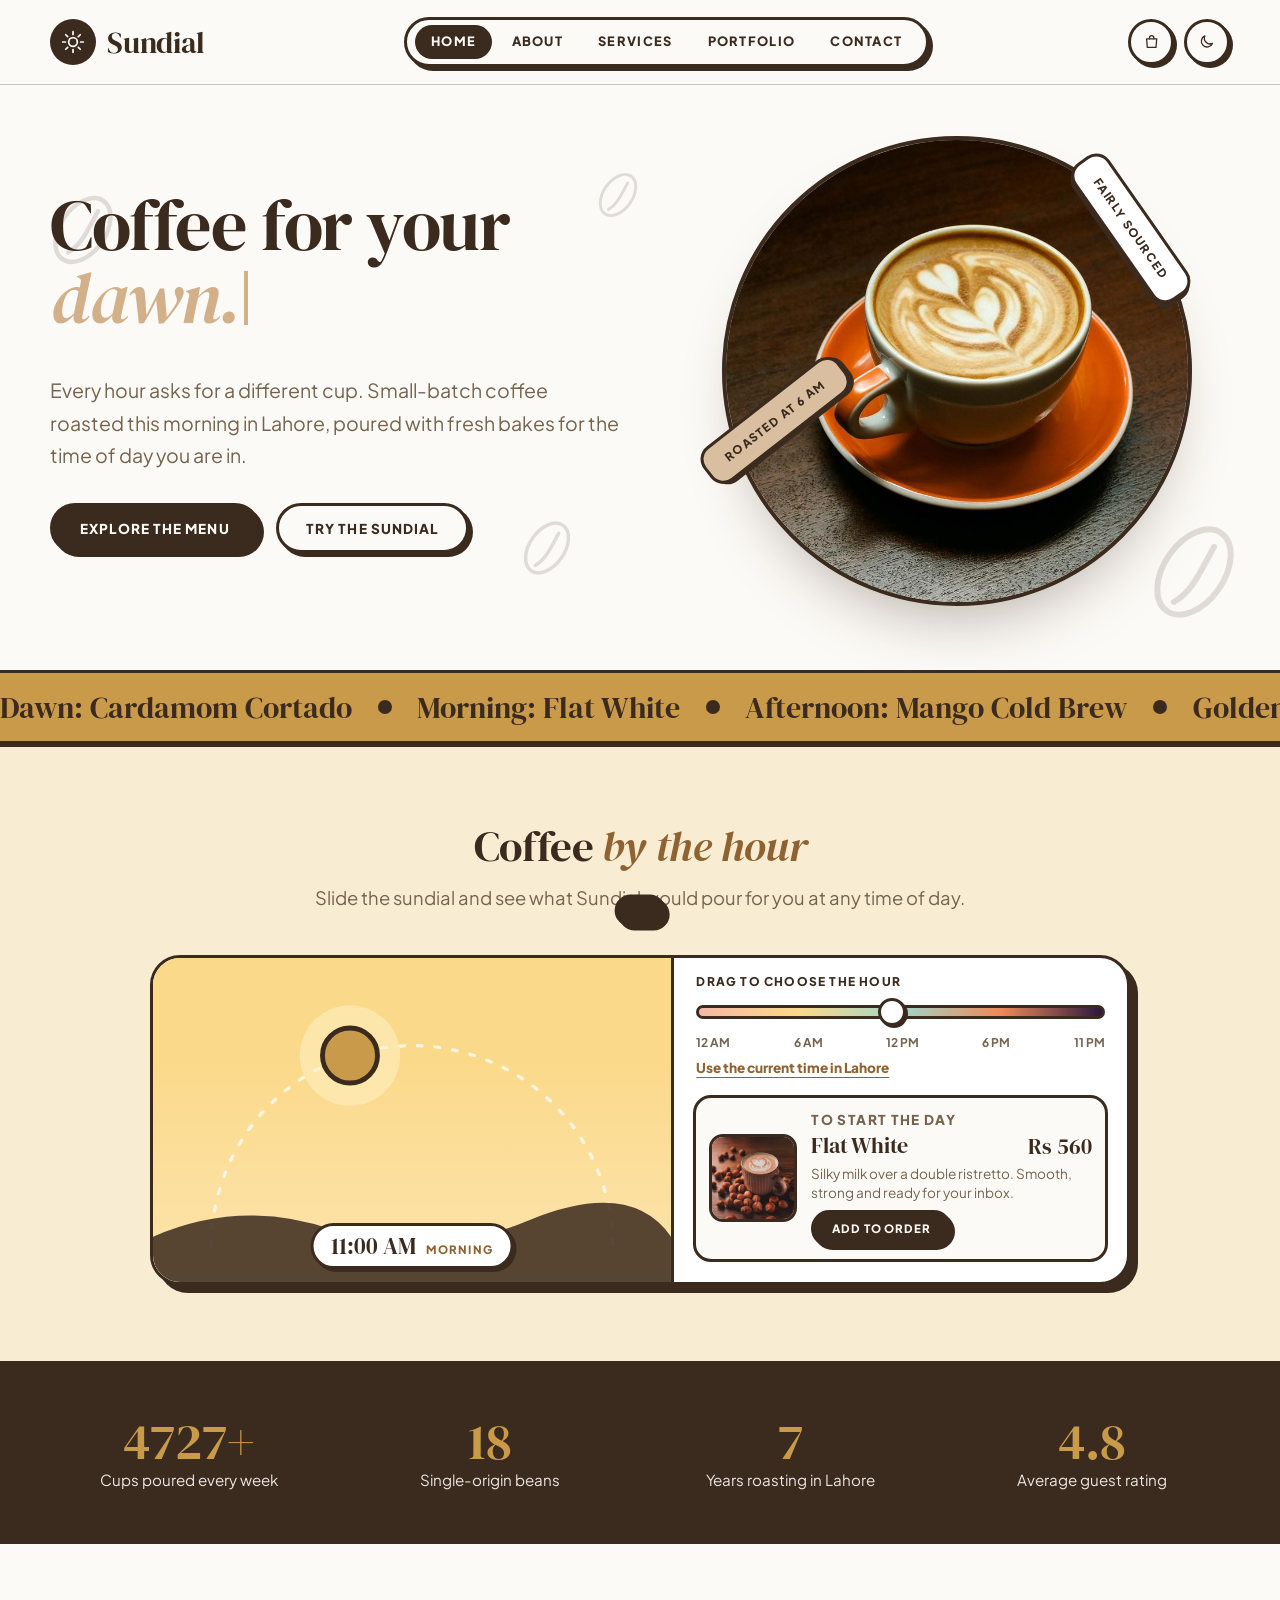
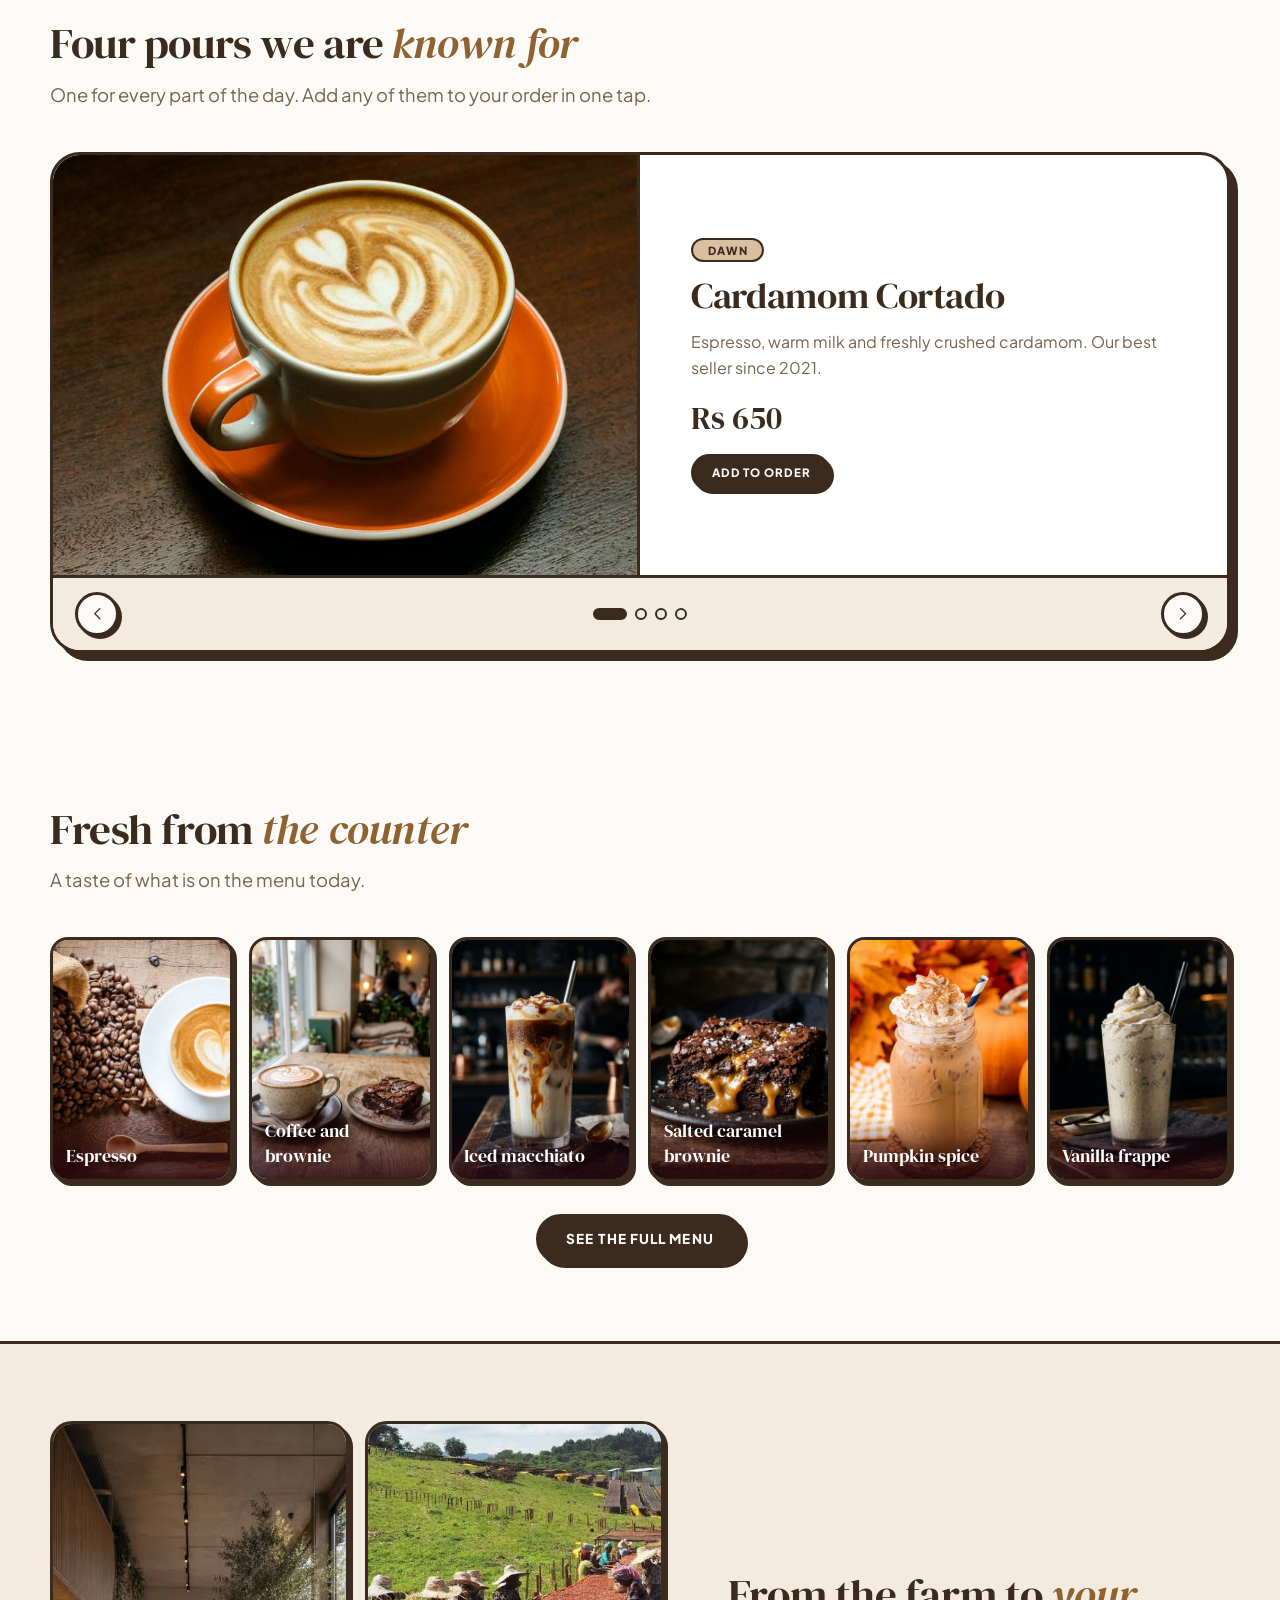
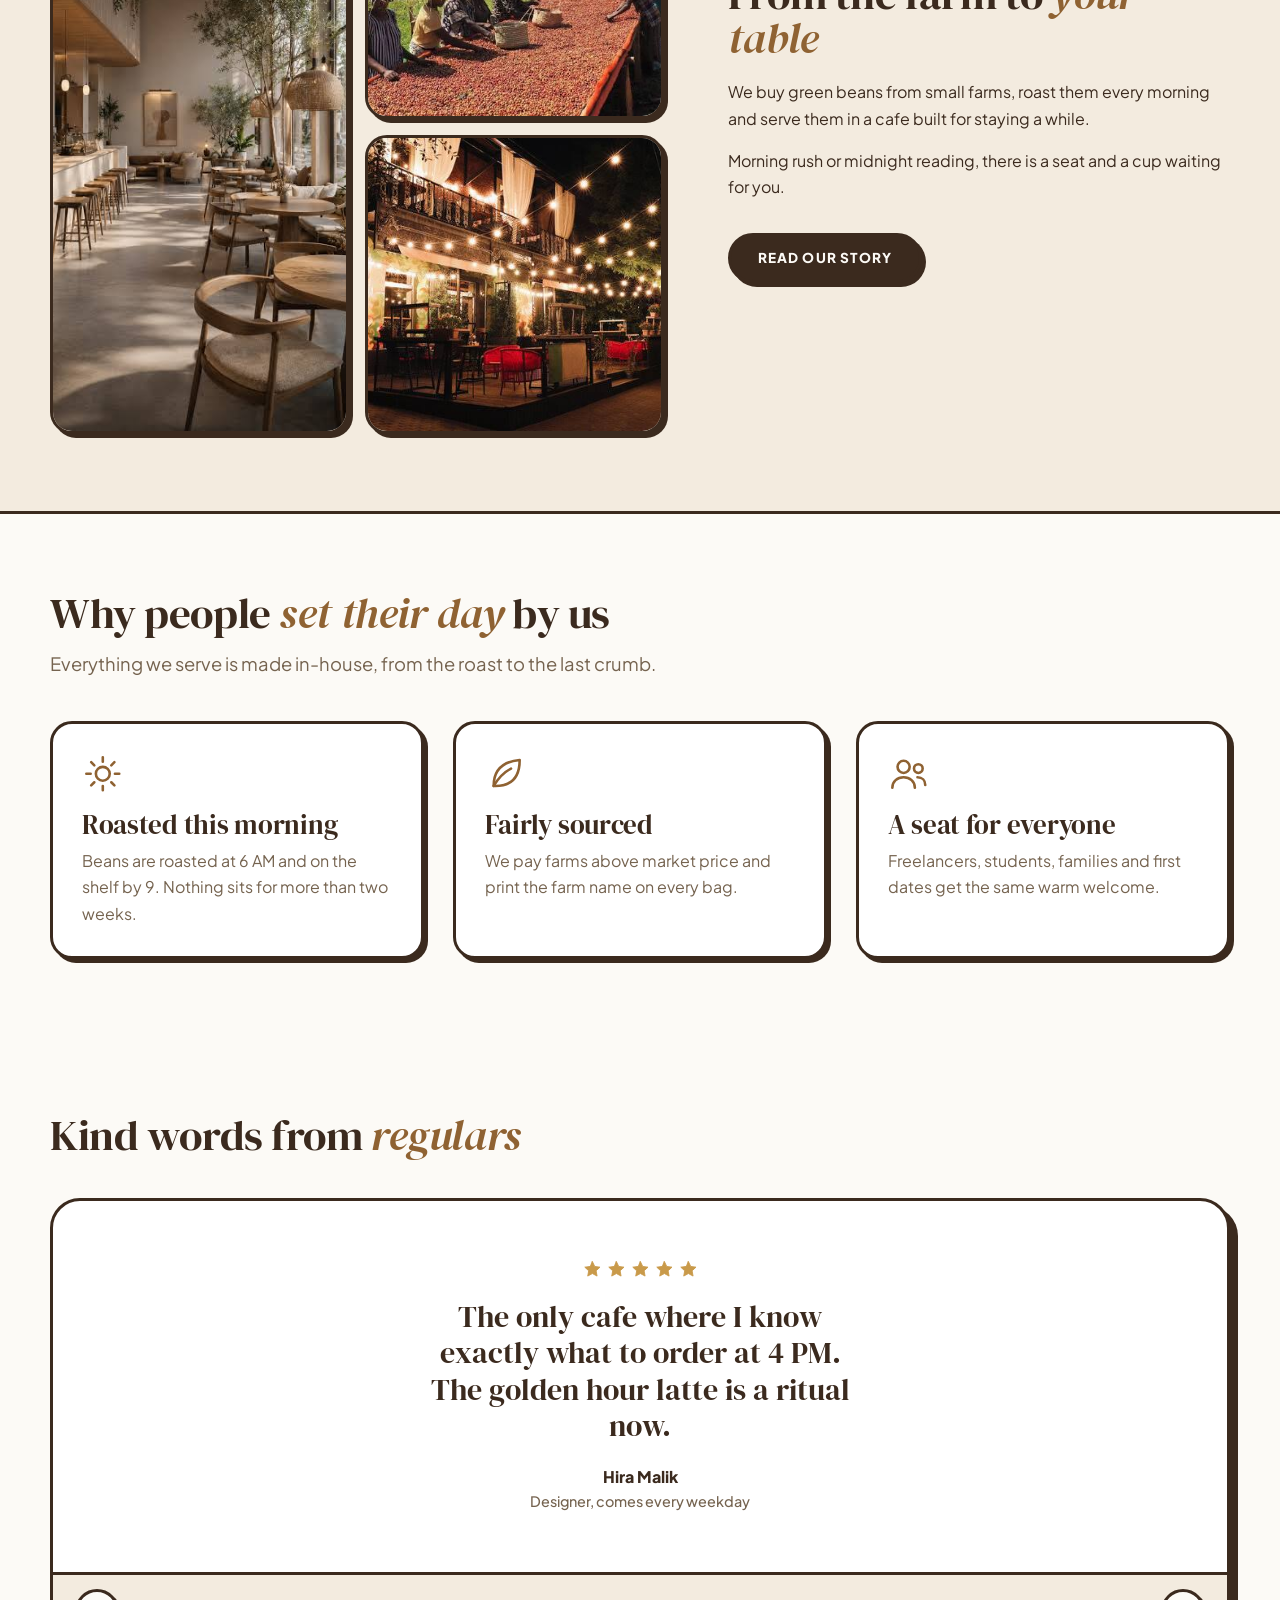
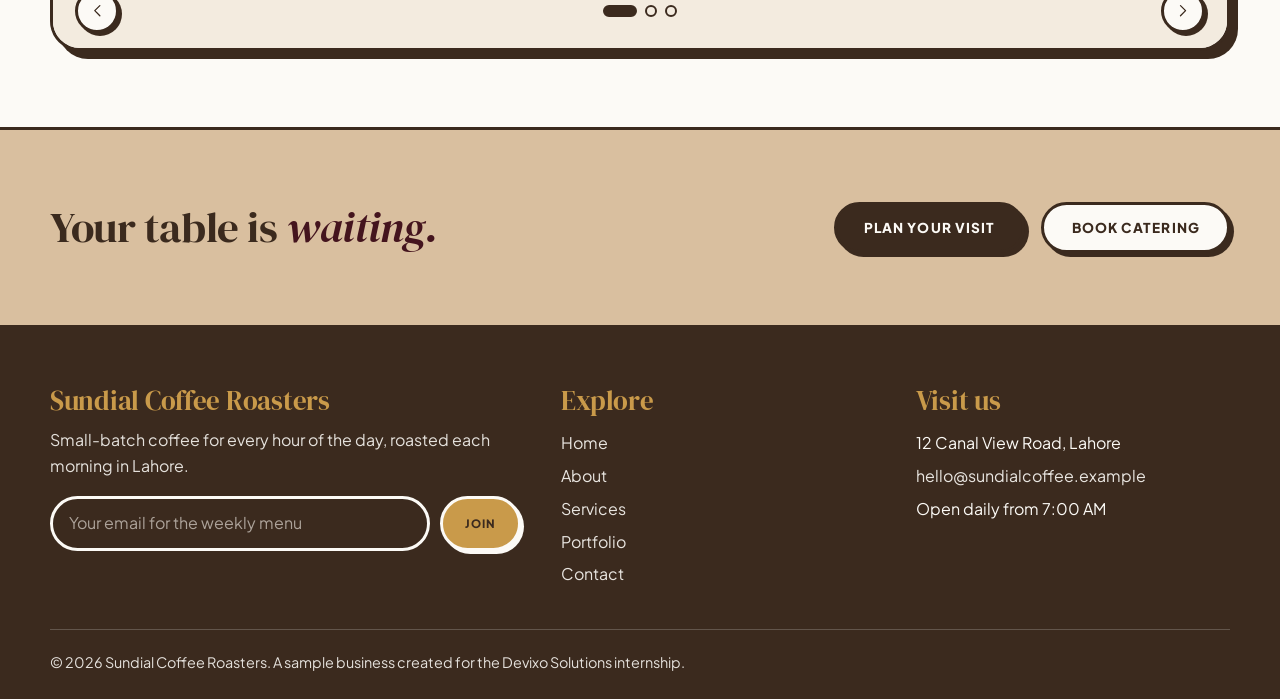
==== commit 18fae25d: "Update code comments, checkout and design" ====
--- a/index.html
+++ b/index.html
@@ -112,6 +112,7 @@
 
         </div>
 
+        <!-- Round hero photo with two tilted labels. If the photo is missing, JS removes it and a tan circle remains. -->
         <div class="hero-photo">
           <img src="images/Cardamom%20Cortado%20a%20cup%20of%20coffee.jpg" alt="A cup of Cardamom Cortado" fetchpriority="high" decoding="async" onerror="this.remove()">
           <span class="hero-tag hero-tag-a">Roasted at 6 AM</span>
@@ -136,6 +137,7 @@
           <p>Slide the sundial and see what Sundial would pour for you at any time of day.</p>
         </div>
         <div class="dial" data-phase="morning" data-reveal>
+            <!-- Sky picture: the sun/moon group is moved along the arc by js/main.js -->
           <div class="dial-sky">
             <svg viewBox="0 22 320 168" preserveAspectRatio="xMidYMax meet" aria-hidden="true">
               <g class="dial-stars"><circle cx="40" cy="40" r="2"/><circle cx="92" cy="22" r="1.6"/><circle cx="132" cy="62" r="1.8"/><circle cx="204" cy="30" r="2"/><circle cx="262" cy="56" r="1.7"/><circle cx="288" cy="24" r="2"/><circle cx="60" cy="90" r="1.5"/></g>
--- a/css/style.css
+++ b/css/style.css
@@ -438,7 +438,9 @@
   .reveal-on [data-reveal] { opacity: 1; transform: none; }
 }
 
-/* ---------- Real photos (fall back to the icon art if a file is missing) ---------- */
+/* ---------- Real photos ----------
+   Photos sit on top of the drawn icon art. If a photo file is missing, JS removes the <img>
+   and the coloured icon card shows instead, so nothing looks broken. ---------- */
 .slide-art img, .story-art img, .tile > img, .lightbox-art img { position: absolute; inset: 0; width: 100%; height: 100%; object-fit: cover; }
 .story-art > img { z-index: 1; }
 .tile > img { transition: transform .6s cubic-bezier(.2, .7, .2, 1); }
@@ -449,10 +451,10 @@
 .tile:has(> img) strong, .tile:has(> img) span { color: #fff; z-index: 1; }
 .lightbox-art:has(img)::before, .lightbox-art:has(img) .icon { display: none; }
 
-/* Hide the drawn icon whenever a real photo is present */
+/* Hide the drawn icon whenever a real photo is present (:has() checks if the card contains an <img>) */
 .slide-art:has(img) .icon, .story-art:has(img) .icon, .story-art:has(img)::before, .menu-item .pic:has(img) .icon { display: none; }
 .slide-art:has(img)::before, .slide-art:has(img)::after { display: none; }
-/* Home: fresh-from-the-counter photo strip */
+/* Home: 'Fresh from the counter' photo strip. 6 columns on desktop, 3 on tablet, 2 on phone */
 .fresh-grid { display: grid; grid-template-columns: repeat(6, 1fr); gap: 1rem; }
 .fresh-card { position: relative; display: block; aspect-ratio: 3 / 4; border: 3px solid var(--edge); border-radius: 18px; box-shadow: 4px 4px 0 var(--edge); overflow: hidden; background: var(--tan); }
 .fresh-card img { position: absolute; inset: 0; width: 100%; height: 100%; object-fit: cover; transition: transform .6s cubic-bezier(.2, .7, .2, 1); }
@@ -461,14 +463,14 @@
 @media (max-width: 1024px) { .fresh-grid { grid-template-columns: repeat(3, 1fr); } }
 @media (max-width: 600px) { .fresh-grid { grid-template-columns: repeat(2, 1fr); } }
 
-/* Hero: round photos under the buttons */
+/* Small round photos (overlapping) - kept for the optional hero photo row */
 .hero-photos { display: flex; align-items: center; gap: 1rem; margin-top: 2rem; }
 .hero-photos .stack { display: flex; }
 .hero-photos img { width: 64px; height: 64px; border-radius: 50%; object-fit: cover; border: 3px solid var(--edge); background: var(--tan); margin-left: -16px; box-shadow: 3px 3px 0 var(--edge); }
 .hero-photos img:first-child { margin-left: 0; }
 .hero-photos p { font-size: .92rem; color: var(--muted); line-height: 1.4; }
 .hero-photos strong { color: var(--ink); }
-/* Home: story with photo collage */
+/* Home: story section collage: one tall photo on the left, two stacked on the right */
 .collage { display: grid; grid-template-columns: 1fr 1fr; grid-template-rows: 1fr 1fr; gap: 1rem; aspect-ratio: 1; }
 .collage img { width: 100%; height: 100%; object-fit: cover; border: 3px solid var(--edge); border-radius: 22px; box-shadow: 4px 4px 0 var(--edge); background: var(--tan); }
 .collage img:first-child { grid-row: 1 / 3; }
@@ -496,12 +498,13 @@
   .dial-sky svg { height: auto; min-height: 0; }
 }
 
-/* ===== Checkout ===== */
+/* ===== Checkout page =====
+   Two columns: the form on the left and a sticky order summary on the right (stacked on tablet and phone). */
 .checkout-grid { display: grid; grid-template-columns: 1.15fr .85fr; gap: clamp(1.5rem, 4vw, 3rem); align-items: start; }
 .checkout-grid h2 { font-size: 1.7rem; margin-bottom: 1rem; }
 .choices { display: grid; grid-template-columns: 1fr 1fr; gap: .8rem; margin-bottom: 1.4rem; }
 .choice { position: relative; display: block; cursor: pointer; }
-.choice input { position: absolute; opacity: 0; inset: 0; cursor: pointer; }
+.choice input { /* the real radio button is invisible but still works with keyboard and screen readers */ position: absolute; opacity: 0; inset: 0; cursor: pointer; }
 .choice span { display: block; padding: .9rem 1rem; border: 3px solid var(--edge); border-radius: 16px; background: var(--surface); font-weight: 700; line-height: 1.3; transition: background .2s, color .2s, transform .2s; }
 .choice small { display: block; font-weight: 500; color: var(--muted); font-size: .8rem; }
 .choice input:checked + span { background: var(--btn-bg); color: var(--btn-ink); }
@@ -523,7 +526,8 @@
 @media (max-width: 900px) { .checkout-grid { grid-template-columns: 1fr; } .summary { position: static; order: -1; } }
 @media (max-width: 480px) { .choices { grid-template-columns: 1fr; } }
 
-/* ===== Phone-message pop-up ===== */
+/* ===== Phone-message pop-up =====
+   A <dialog> styled like a phone. The 'typing' dots show first, then the message bubble slides in. */
 .sms-dialog { margin: auto; border: 0; background: transparent; padding: 1rem; max-width: 100%; text-align: center; overflow: visible; }
 .sms-dialog::backdrop { background: rgba(30, 18, 10, .62); backdrop-filter: blur(3px); }
 .sms-dialog[open] { animation: pop .45s cubic-bezier(.2, 1.2, .3, 1); }
